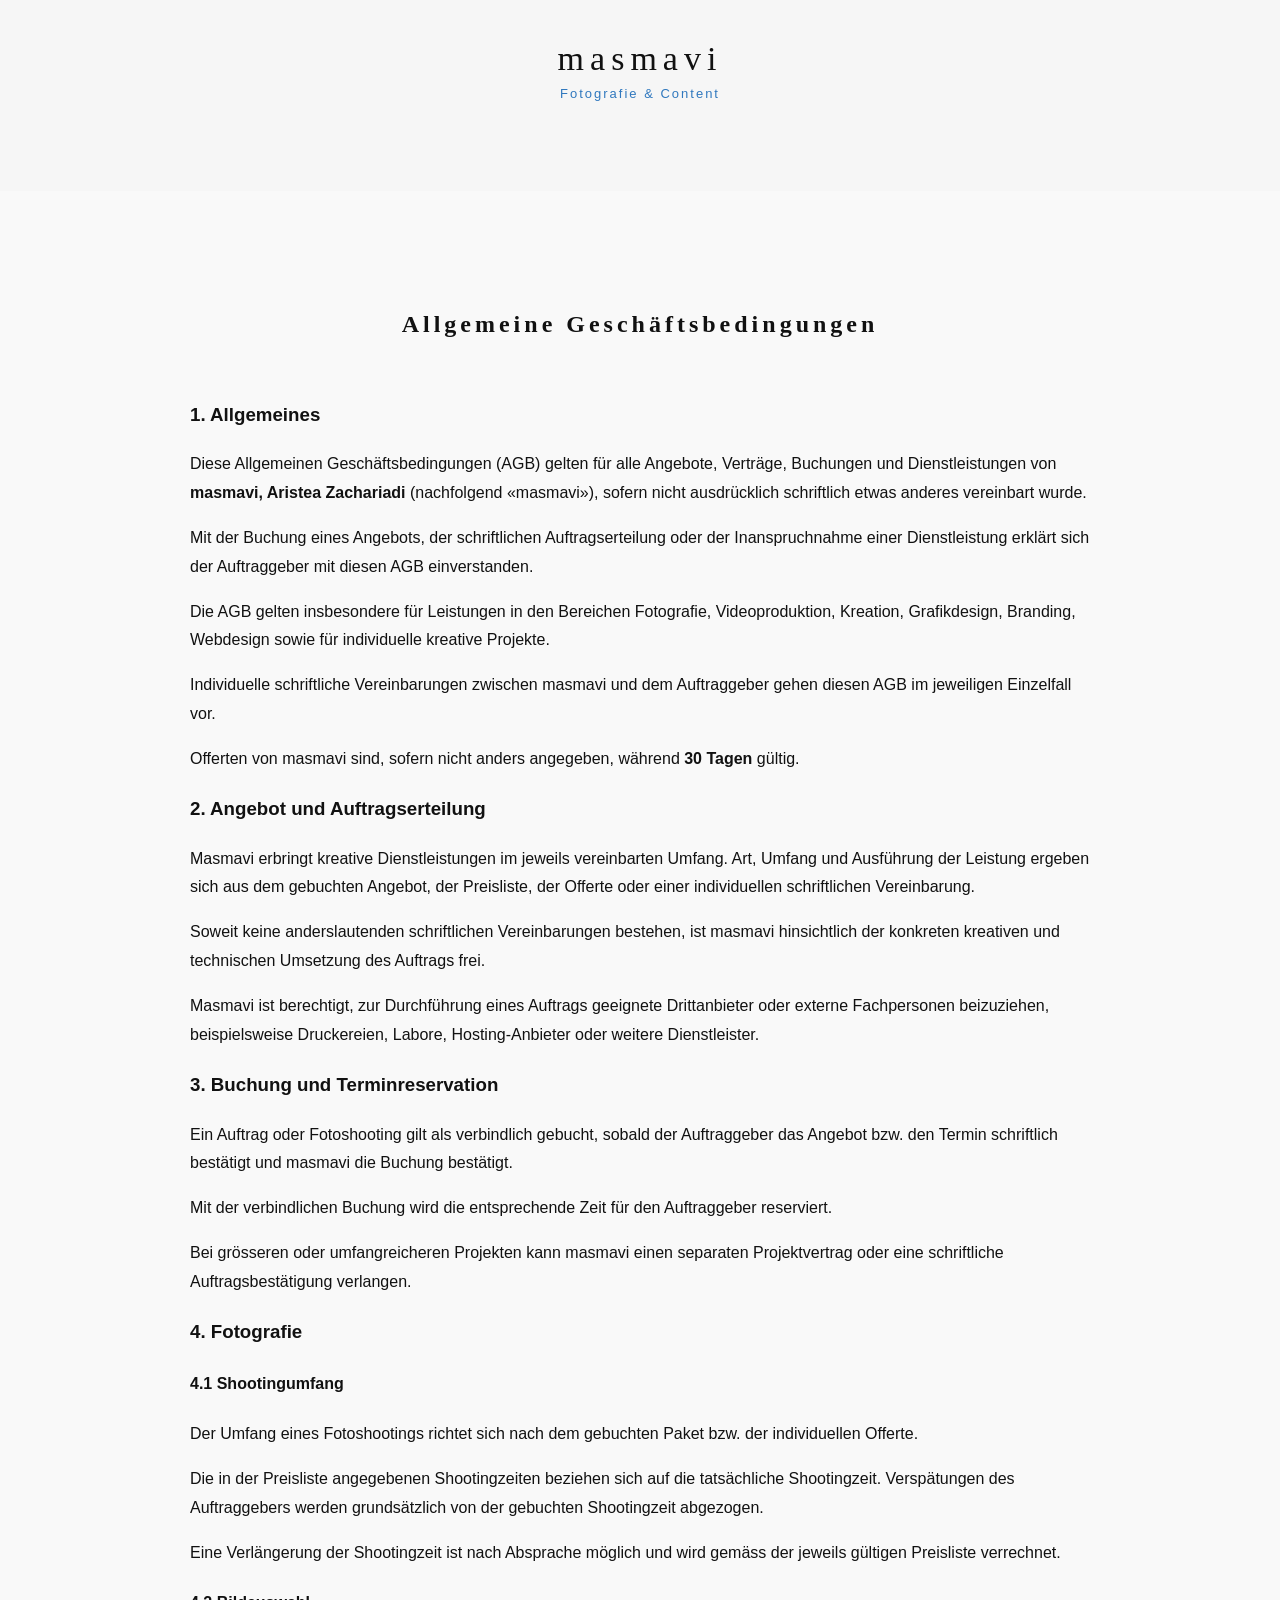
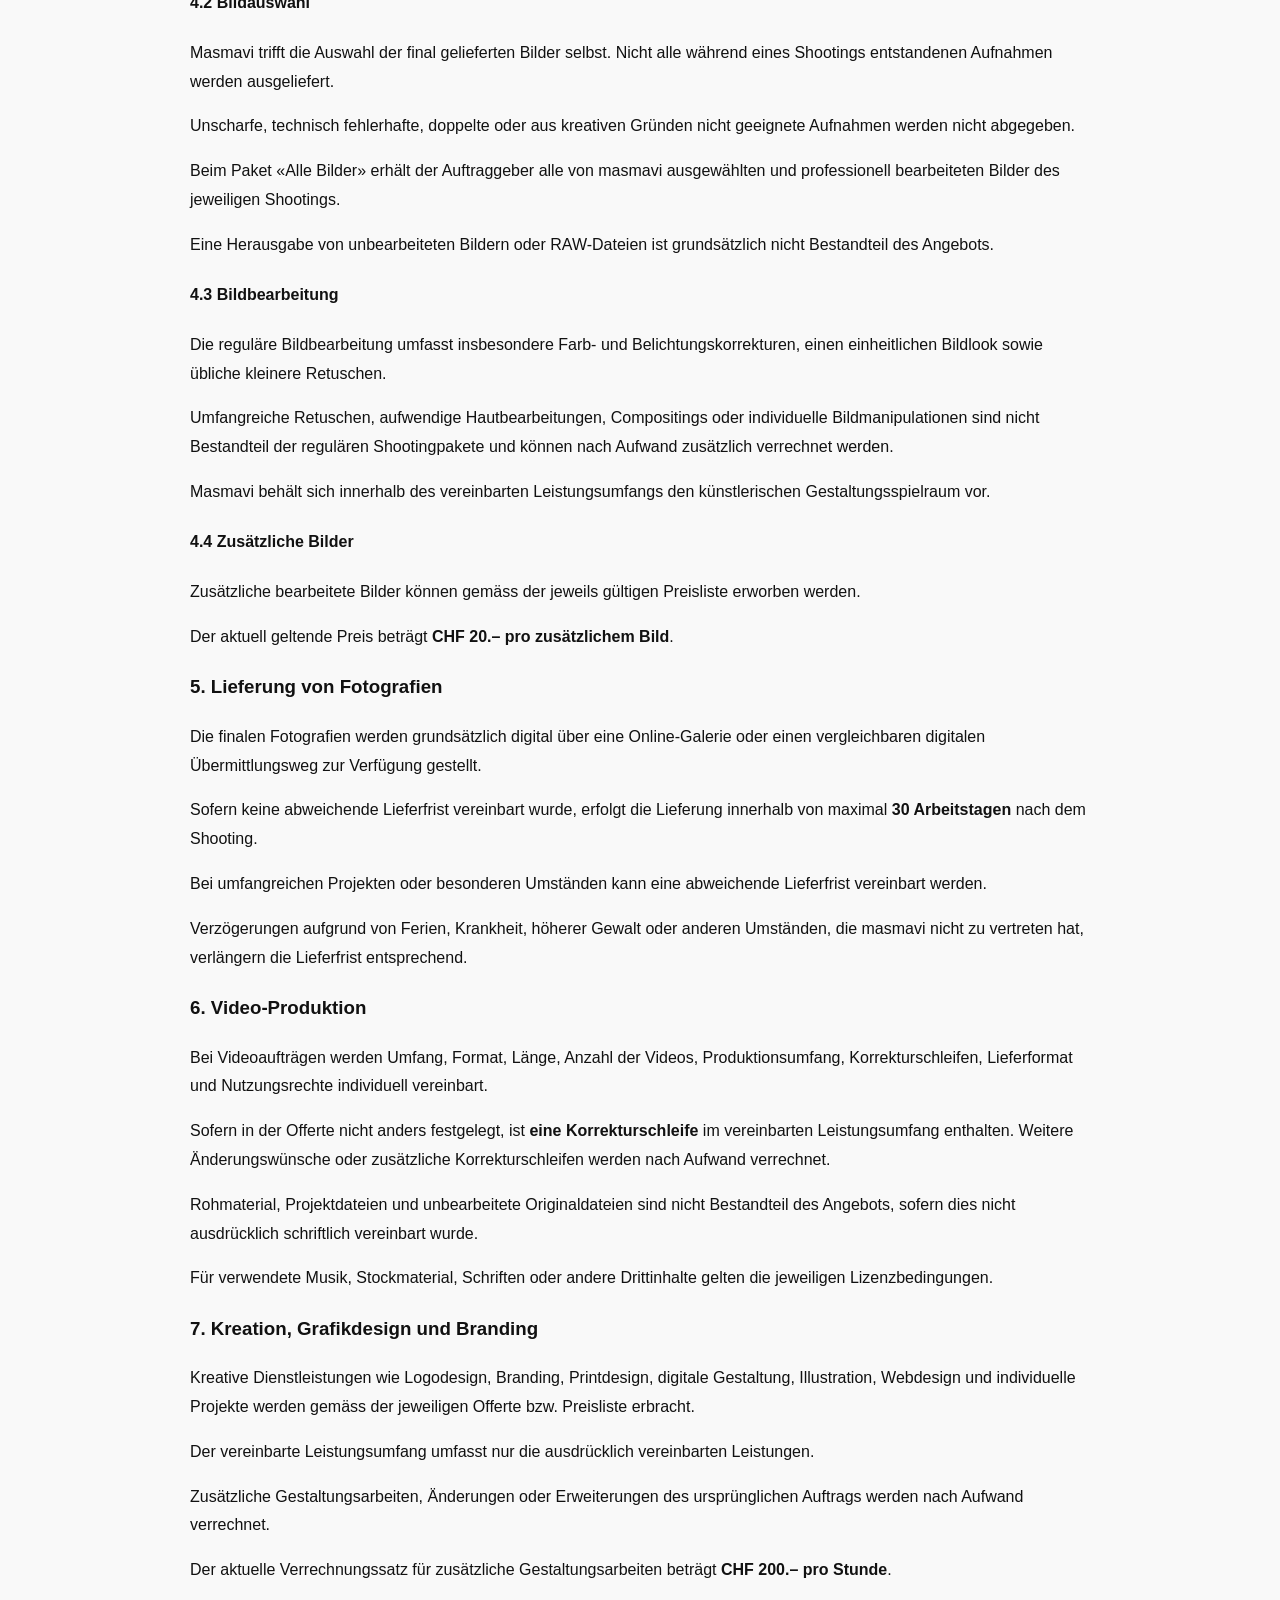
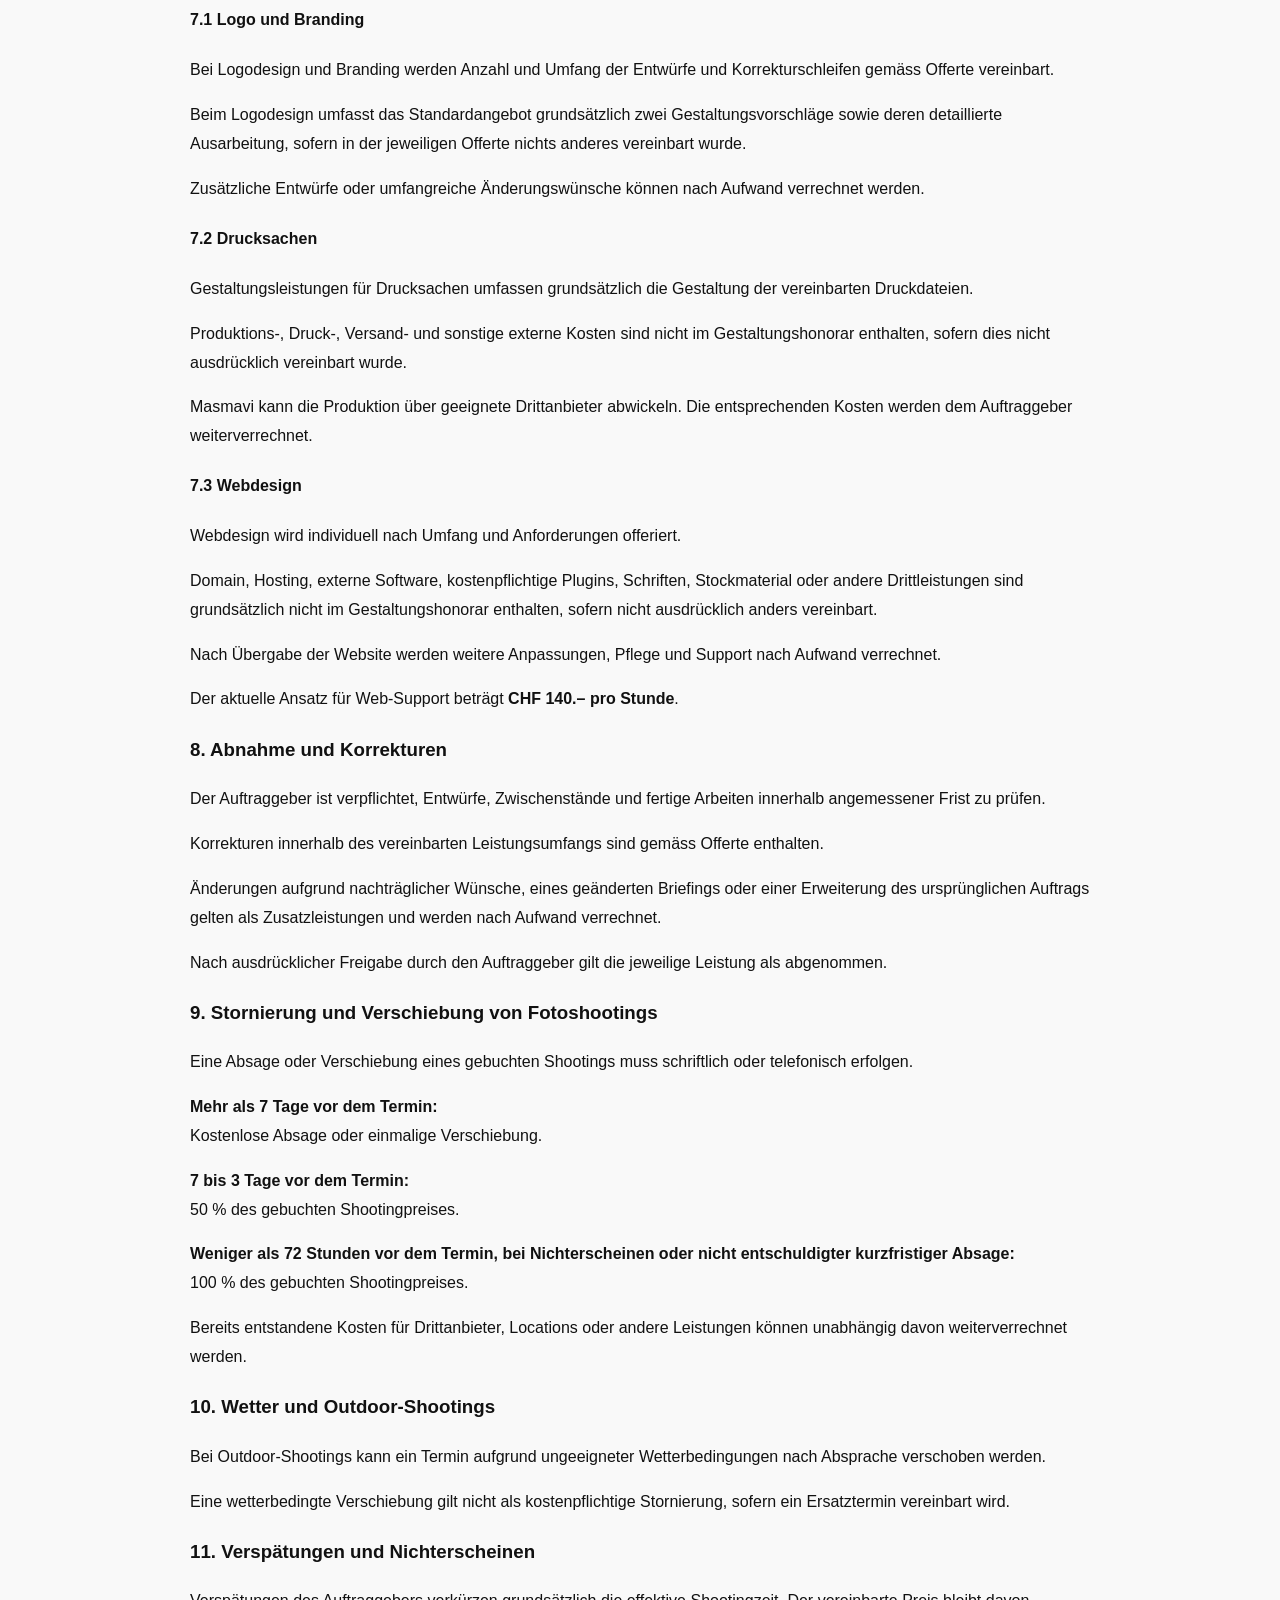
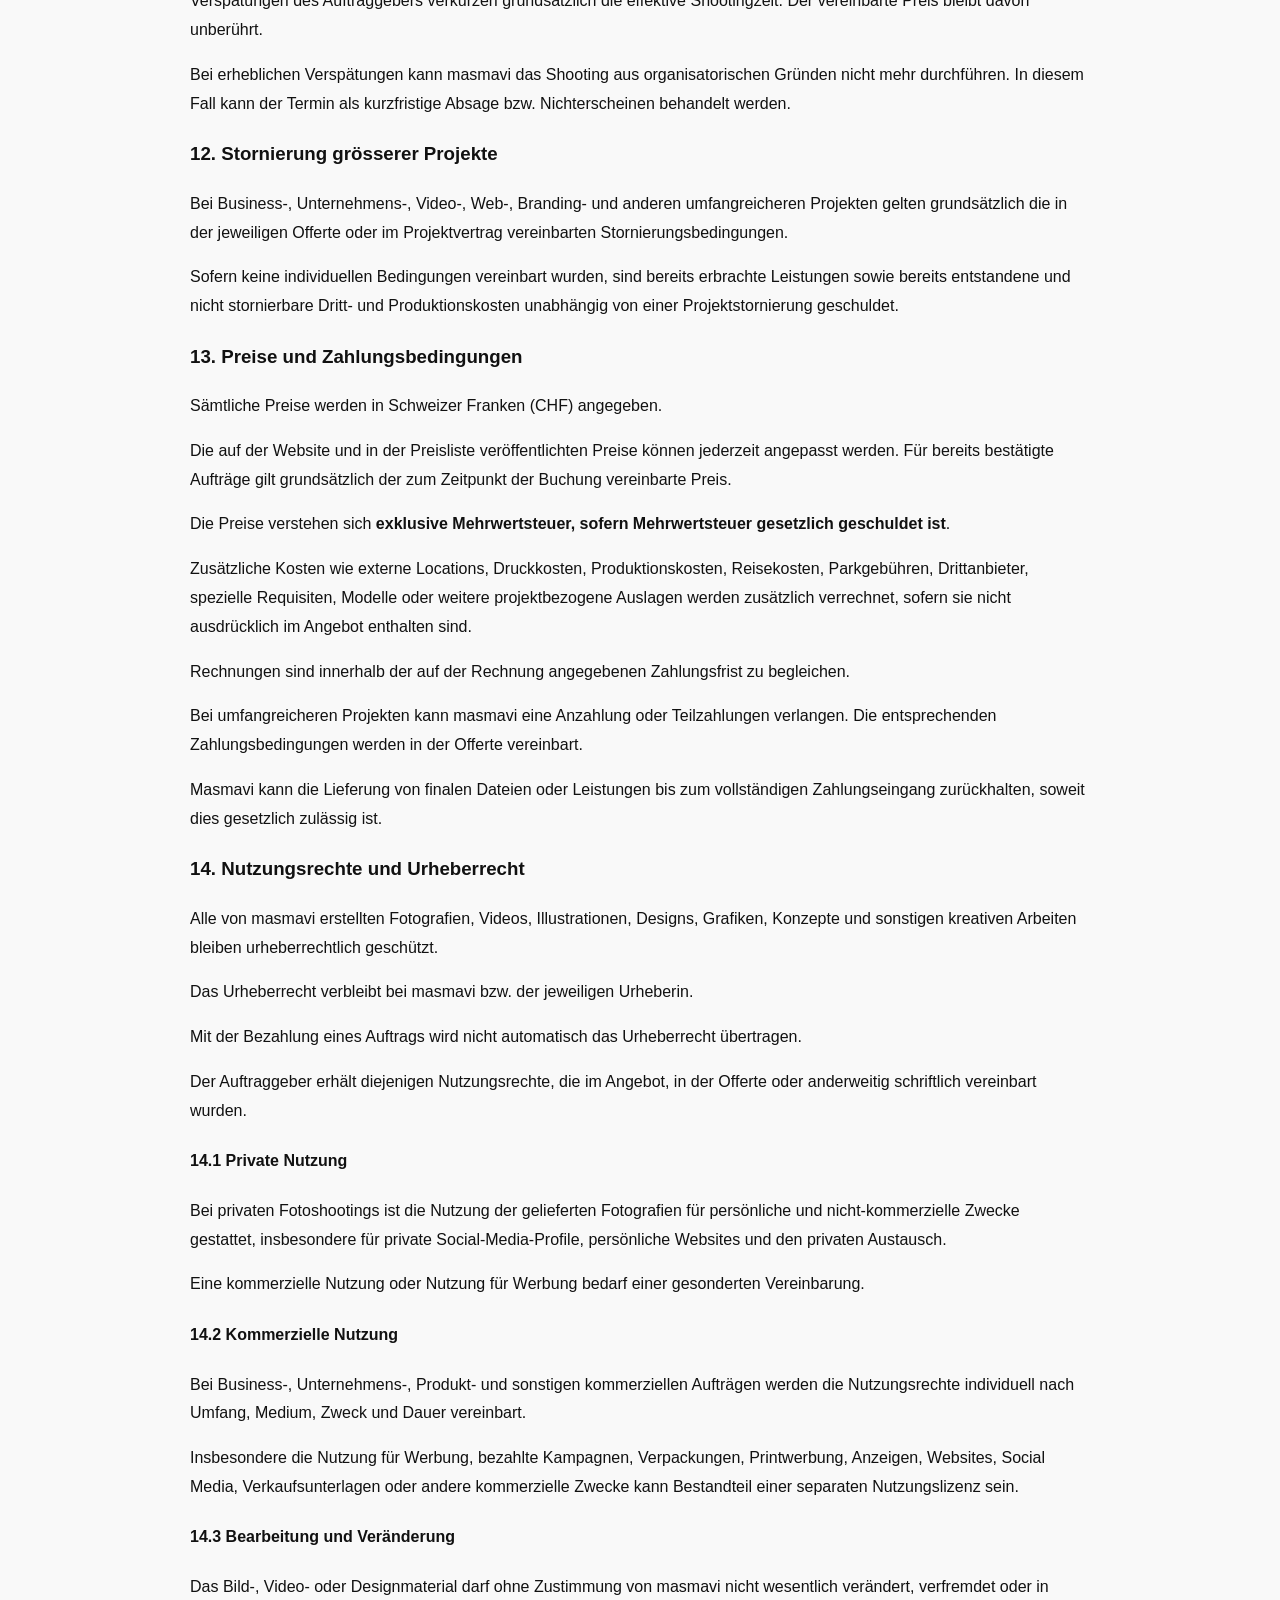
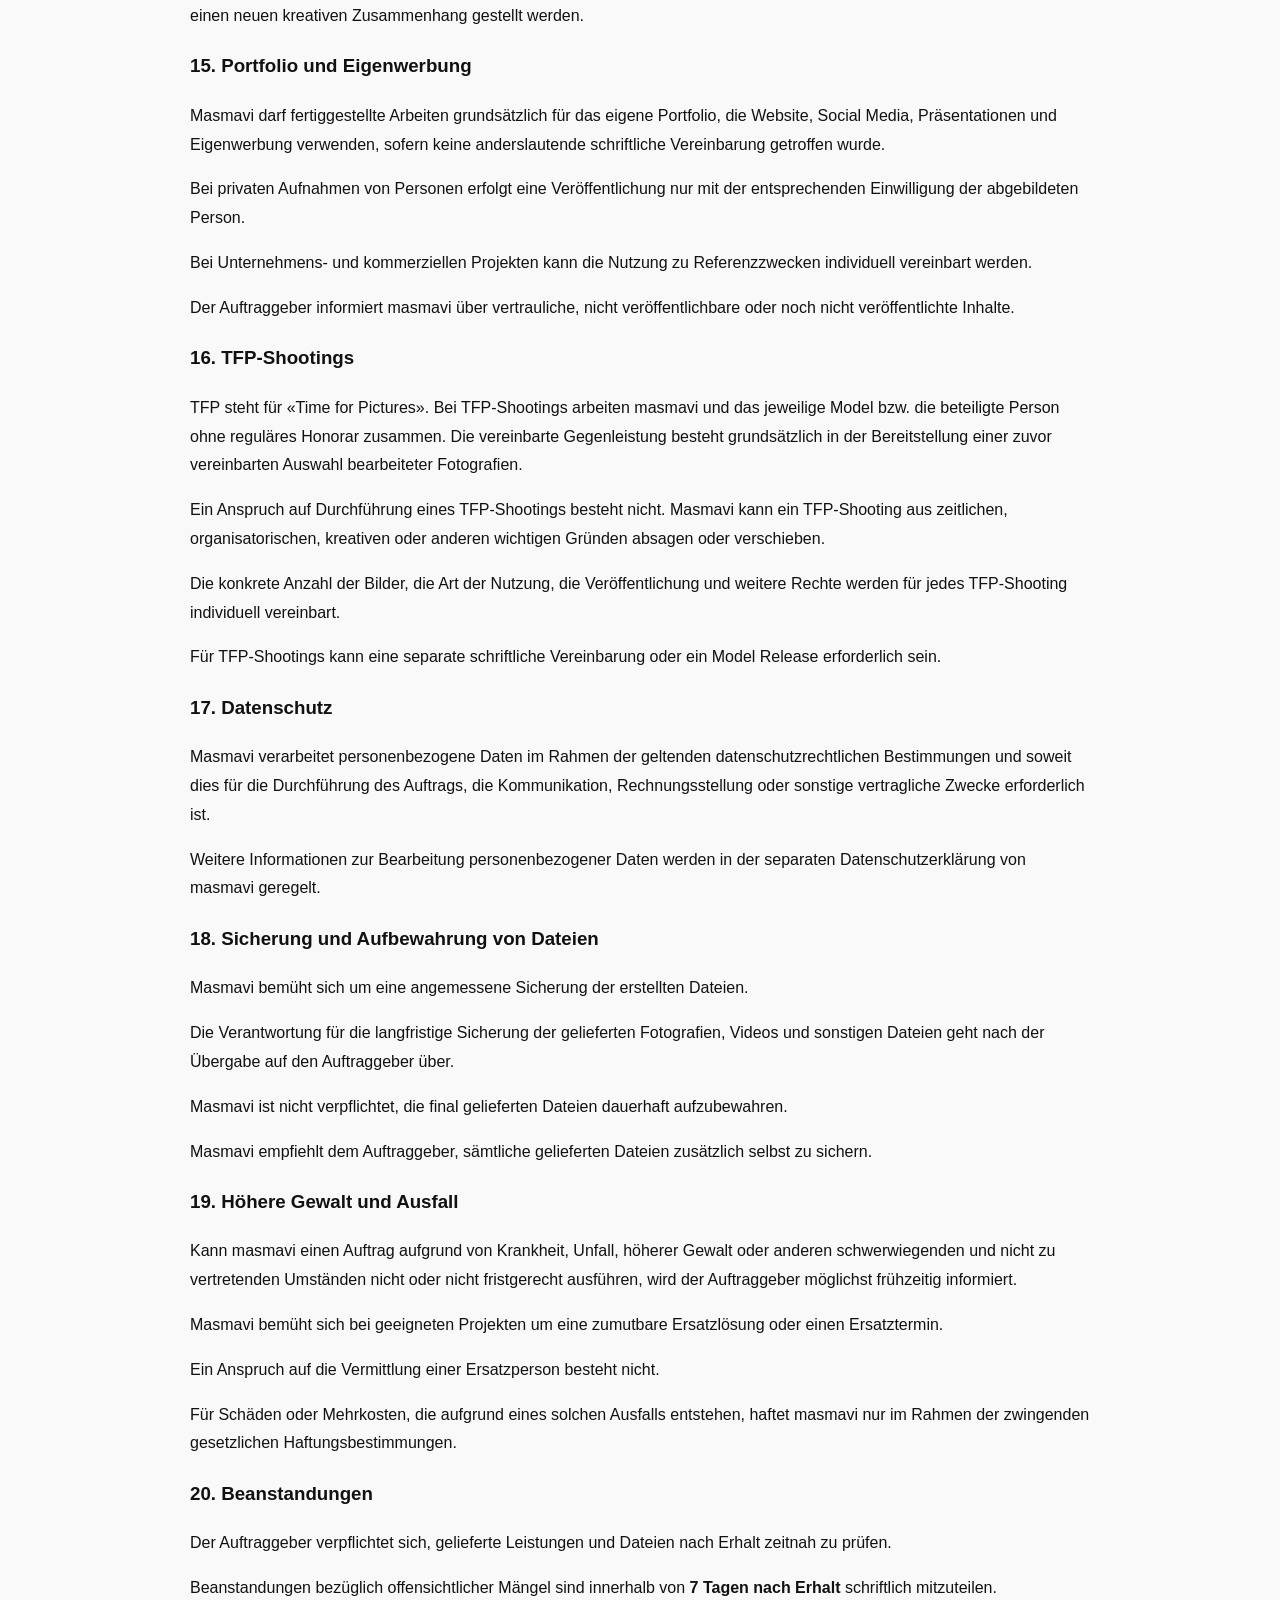
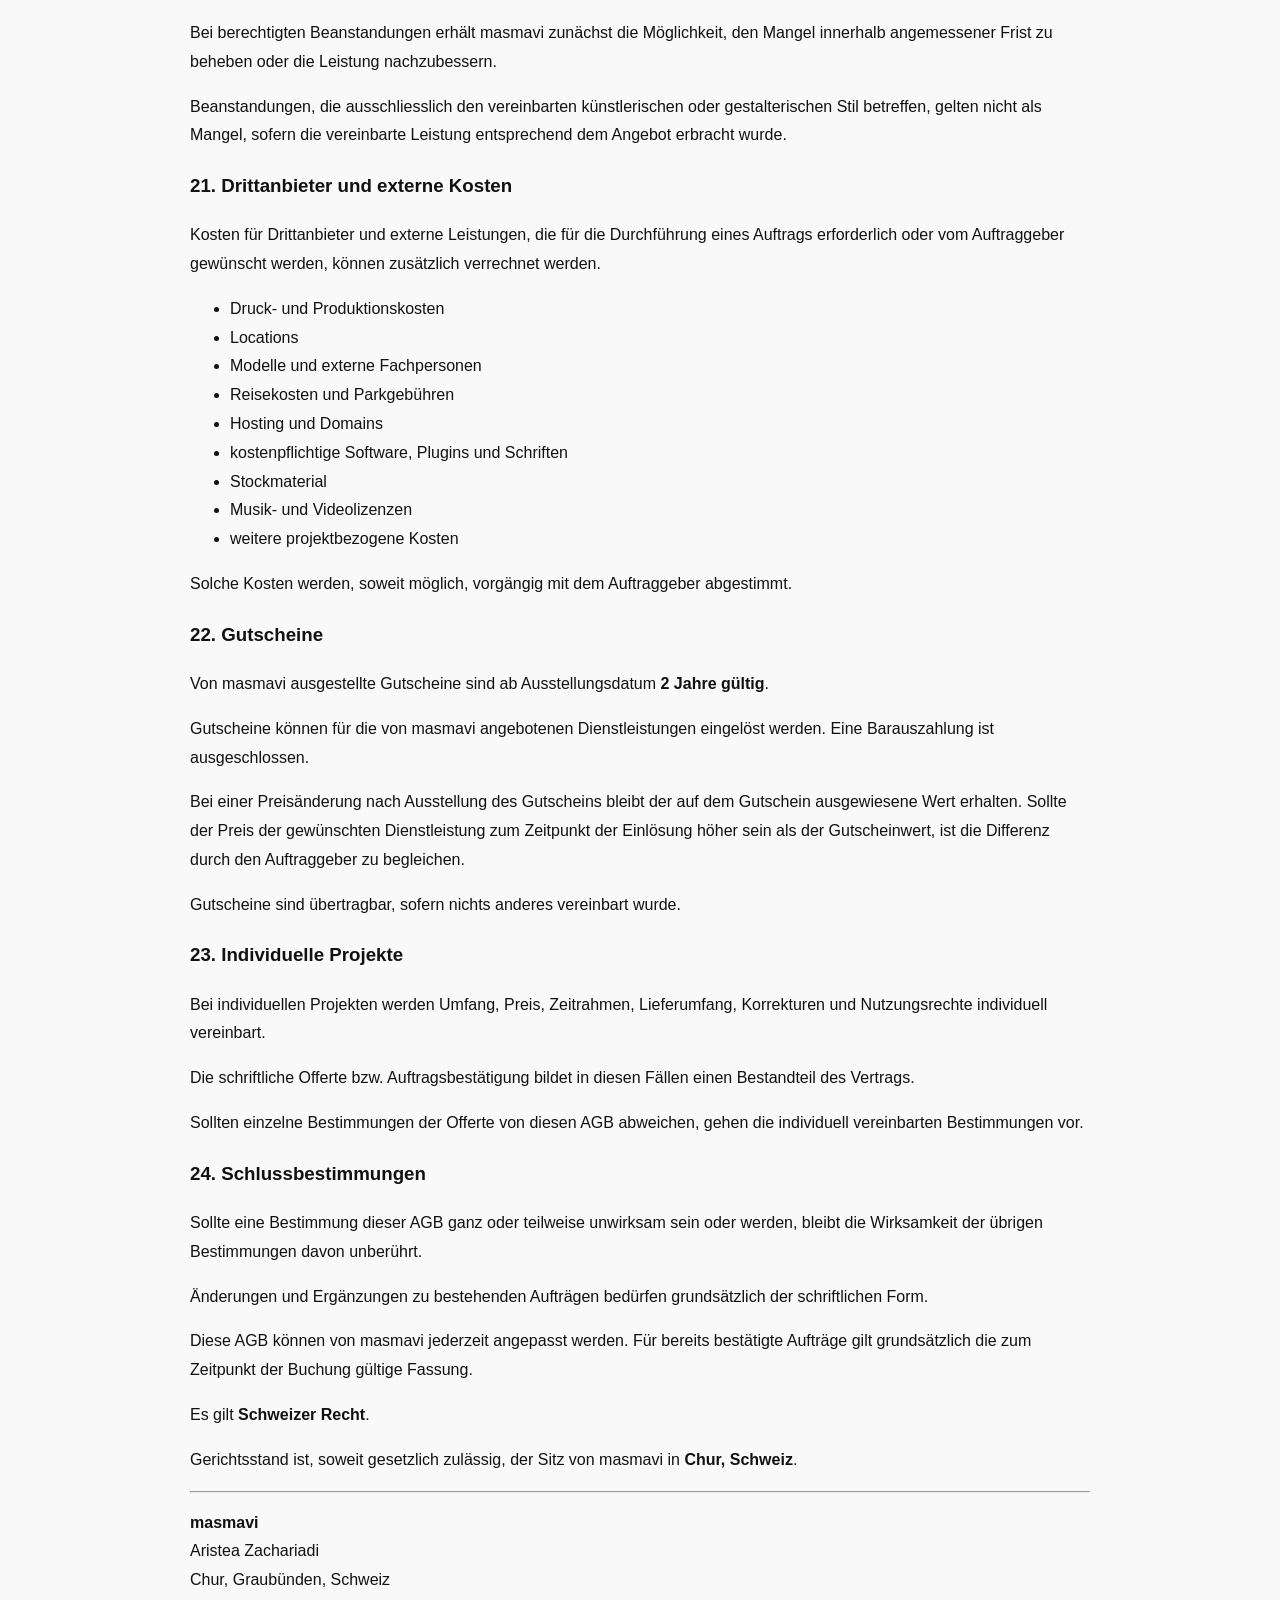
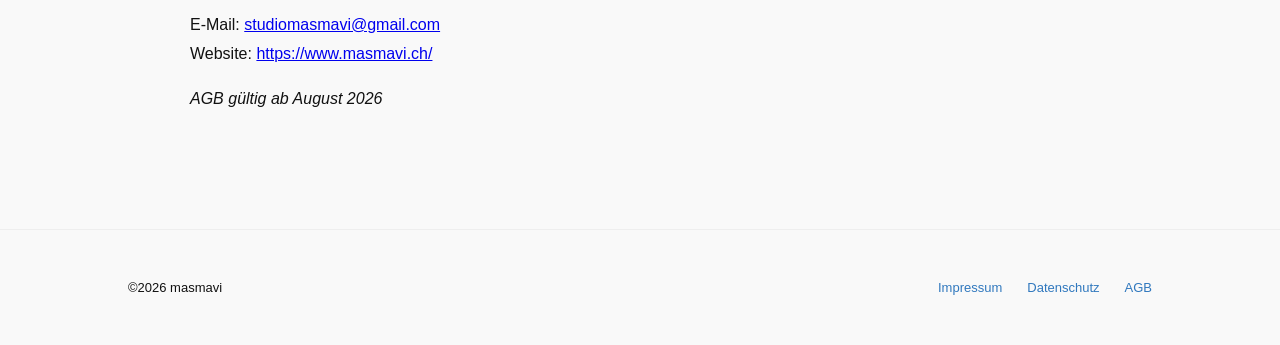
==== AGB.html @ 3a9bb009 "AGB" ====
<!DOCTYPE html>
<html lang="de">
<head>
<meta charset="UTF-8">
<meta name="viewport" content="width=device-width, initial-scale=1.0">
<title>AGB</title>
<link rel="stylesheet" href="style.css">
</head>

<body>

<header class="top-header">
  <div class="brand">
    <div class="logo">masmavi</div>
    <div class="tagline">Fotografie & Content</div>
  </div>
</header>

<section class="section">
  <h2>Allgemeine Geschäftsbedingungen</h2>

  <div style="max-width:900px;margin:auto;text-align:left;line-height:1.8;">

    <h3>1. Allgemeines</h3>
    <p>
      Diese Allgemeinen Geschäftsbedingungen (AGB) gelten für alle Angebote,
      Verträge, Buchungen und Dienstleistungen von <strong>masmavi, Aristea Zachariadi</strong>
      (nachfolgend «masmavi»), sofern nicht ausdrücklich schriftlich etwas anderes
      vereinbart wurde.
    </p>

    <p>
      Mit der Buchung eines Angebots, der schriftlichen Auftragserteilung oder der
      Inanspruchnahme einer Dienstleistung erklärt sich der Auftraggeber mit diesen
      AGB einverstanden.
    </p>

    <p>
      Die AGB gelten insbesondere für Leistungen in den Bereichen Fotografie,
      Videoproduktion, Kreation, Grafikdesign, Branding, Webdesign sowie für
      individuelle kreative Projekte.
    </p>

    <p>
      Individuelle schriftliche Vereinbarungen zwischen masmavi und dem Auftraggeber
      gehen diesen AGB im jeweiligen Einzelfall vor.
    </p>

    <p>
      Offerten von masmavi sind, sofern nicht anders angegeben, während
      <strong>30 Tagen</strong> gültig.
    </p>


    <h3>2. Angebot und Auftragserteilung</h3>
    <p>
      Masmavi erbringt kreative Dienstleistungen im jeweils vereinbarten Umfang.
      Art, Umfang und Ausführung der Leistung ergeben sich aus dem gebuchten Angebot,
      der Preisliste, der Offerte oder einer individuellen schriftlichen Vereinbarung.
    </p>

    <p>
      Soweit keine anderslautenden schriftlichen Vereinbarungen bestehen, ist masmavi
      hinsichtlich der konkreten kreativen und technischen Umsetzung des Auftrags frei.
    </p>

    <p>
      Masmavi ist berechtigt, zur Durchführung eines Auftrags geeignete Drittanbieter
      oder externe Fachpersonen beizuziehen, beispielsweise Druckereien, Labore,
      Hosting-Anbieter oder weitere Dienstleister.
    </p>


    <h3>3. Buchung und Terminreservation</h3>
    <p>
      Ein Auftrag oder Fotoshooting gilt als verbindlich gebucht, sobald der
      Auftraggeber das Angebot bzw. den Termin schriftlich bestätigt und masmavi
      die Buchung bestätigt.
    </p>

    <p>
      Mit der verbindlichen Buchung wird die entsprechende Zeit für den Auftraggeber
      reserviert.
    </p>

    <p>
      Bei grösseren oder umfangreicheren Projekten kann masmavi einen separaten
      Projektvertrag oder eine schriftliche Auftragsbestätigung verlangen.
    </p>


    <h3>4. Fotografie</h3>

    <h4>4.1 Shootingumfang</h4>
    <p>
      Der Umfang eines Fotoshootings richtet sich nach dem gebuchten Paket bzw.
      der individuellen Offerte.
    </p>

    <p>
      Die in der Preisliste angegebenen Shootingzeiten beziehen sich auf die
      tatsächliche Shootingzeit. Verspätungen des Auftraggebers werden grundsätzlich
      von der gebuchten Shootingzeit abgezogen.
    </p>

    <p>
      Eine Verlängerung der Shootingzeit ist nach Absprache möglich und wird gemäss
      der jeweils gültigen Preisliste verrechnet.
    </p>


    <h4>4.2 Bildauswahl</h4>
    <p>
      Masmavi trifft die Auswahl der final gelieferten Bilder selbst. Nicht alle
      während eines Shootings entstandenen Aufnahmen werden ausgeliefert.
    </p>

    <p>
      Unscharfe, technisch fehlerhafte, doppelte oder aus kreativen Gründen nicht
      geeignete Aufnahmen werden nicht abgegeben.
    </p>

    <p>
      Beim Paket «Alle Bilder» erhält der Auftraggeber alle von masmavi ausgewählten
      und professionell bearbeiteten Bilder des jeweiligen Shootings.
    </p>

    <p>
      Eine Herausgabe von unbearbeiteten Bildern oder RAW-Dateien ist grundsätzlich
      nicht Bestandteil des Angebots.
    </p>


    <h4>4.3 Bildbearbeitung</h4>
    <p>
      Die reguläre Bildbearbeitung umfasst insbesondere Farb- und Belichtungskorrekturen,
      einen einheitlichen Bildlook sowie übliche kleinere Retuschen.
    </p>

    <p>
      Umfangreiche Retuschen, aufwendige Hautbearbeitungen, Compositings oder
      individuelle Bildmanipulationen sind nicht Bestandteil der regulären
      Shootingpakete und können nach Aufwand zusätzlich verrechnet werden.
    </p>

    <p>
      Masmavi behält sich innerhalb des vereinbarten Leistungsumfangs den
      künstlerischen Gestaltungsspielraum vor.
    </p>


    <h4>4.4 Zusätzliche Bilder</h4>
    <p>
      Zusätzliche bearbeitete Bilder können gemäss der jeweils gültigen Preisliste
      erworben werden.
    </p>

    <p>
      Der aktuell geltende Preis beträgt <strong>CHF 20.– pro zusätzlichem Bild</strong>.
    </p>


    <h3>5. Lieferung von Fotografien</h3>
    <p>
      Die finalen Fotografien werden grundsätzlich digital über eine Online-Galerie
      oder einen vergleichbaren digitalen Übermittlungsweg zur Verfügung gestellt.
    </p>

    <p>
      Sofern keine abweichende Lieferfrist vereinbart wurde, erfolgt die Lieferung
      innerhalb von maximal <strong>30 Arbeitstagen</strong> nach dem Shooting.
    </p>

    <p>
      Bei umfangreichen Projekten oder besonderen Umständen kann eine abweichende
      Lieferfrist vereinbart werden.
    </p>

    <p>
      Verzögerungen aufgrund von Ferien, Krankheit, höherer Gewalt oder anderen
      Umständen, die masmavi nicht zu vertreten hat, verlängern die Lieferfrist
      entsprechend.
    </p>


    <h3>6. Video-Produktion</h3>
    <p>
      Bei Videoaufträgen werden Umfang, Format, Länge, Anzahl der Videos,
      Produktionsumfang, Korrekturschleifen, Lieferformat und Nutzungsrechte
      individuell vereinbart.
    </p>

    <p>
      Sofern in der Offerte nicht anders festgelegt, ist
      <strong>eine Korrekturschleife</strong> im vereinbarten Leistungsumfang enthalten.
      Weitere Änderungswünsche oder zusätzliche Korrekturschleifen werden nach
      Aufwand verrechnet.
    </p>

    <p>
      Rohmaterial, Projektdateien und unbearbeitete Originaldateien sind nicht
      Bestandteil des Angebots, sofern dies nicht ausdrücklich schriftlich
      vereinbart wurde.
    </p>

    <p>
      Für verwendete Musik, Stockmaterial, Schriften oder andere Drittinhalte gelten
      die jeweiligen Lizenzbedingungen.
    </p>


    <h3>7. Kreation, Grafikdesign und Branding</h3>
    <p>
      Kreative Dienstleistungen wie Logodesign, Branding, Printdesign, digitale
      Gestaltung, Illustration, Webdesign und individuelle Projekte werden gemäss
      der jeweiligen Offerte bzw. Preisliste erbracht.
    </p>

    <p>
      Der vereinbarte Leistungsumfang umfasst nur die ausdrücklich vereinbarten
      Leistungen.
    </p>

    <p>
      Zusätzliche Gestaltungsarbeiten, Änderungen oder Erweiterungen des ursprünglichen
      Auftrags werden nach Aufwand verrechnet.
    </p>

    <p>
      Der aktuelle Verrechnungssatz für zusätzliche Gestaltungsarbeiten beträgt
      <strong>CHF 200.– pro Stunde</strong>.
    </p>


    <h4>7.1 Logo und Branding</h4>
    <p>
      Bei Logodesign und Branding werden Anzahl und Umfang der Entwürfe und
      Korrekturschleifen gemäss Offerte vereinbart.
    </p>

    <p>
      Beim Logodesign umfasst das Standardangebot grundsätzlich zwei
      Gestaltungsvorschläge sowie deren detaillierte Ausarbeitung, sofern in der
      jeweiligen Offerte nichts anderes vereinbart wurde.
    </p>

    <p>
      Zusätzliche Entwürfe oder umfangreiche Änderungswünsche können nach Aufwand
      verrechnet werden.
    </p>


    <h4>7.2 Drucksachen</h4>
    <p>
      Gestaltungsleistungen für Drucksachen umfassen grundsätzlich die Gestaltung
      der vereinbarten Druckdateien.
    </p>

    <p>
      Produktions-, Druck-, Versand- und sonstige externe Kosten sind nicht im
      Gestaltungshonorar enthalten, sofern dies nicht ausdrücklich vereinbart wurde.
    </p>

    <p>
      Masmavi kann die Produktion über geeignete Drittanbieter abwickeln. Die
      entsprechenden Kosten werden dem Auftraggeber weiterverrechnet.
    </p>


    <h4>7.3 Webdesign</h4>
    <p>
      Webdesign wird individuell nach Umfang und Anforderungen offeriert.
    </p>

    <p>
      Domain, Hosting, externe Software, kostenpflichtige Plugins, Schriften,
      Stockmaterial oder andere Drittleistungen sind grundsätzlich nicht im
      Gestaltungshonorar enthalten, sofern nicht ausdrücklich anders vereinbart.
    </p>

    <p>
      Nach Übergabe der Website werden weitere Anpassungen, Pflege und Support
      nach Aufwand verrechnet.
    </p>

    <p>
      Der aktuelle Ansatz für Web-Support beträgt
      <strong>CHF 140.– pro Stunde</strong>.
    </p>


    <h3>8. Abnahme und Korrekturen</h3>
    <p>
      Der Auftraggeber ist verpflichtet, Entwürfe, Zwischenstände und fertige
      Arbeiten innerhalb angemessener Frist zu prüfen.
    </p>

    <p>
      Korrekturen innerhalb des vereinbarten Leistungsumfangs sind gemäss Offerte
      enthalten.
    </p>

    <p>
      Änderungen aufgrund nachträglicher Wünsche, eines geänderten Briefings oder
      einer Erweiterung des ursprünglichen Auftrags gelten als Zusatzleistungen
      und werden nach Aufwand verrechnet.
    </p>

    <p>
      Nach ausdrücklicher Freigabe durch den Auftraggeber gilt die jeweilige
      Leistung als abgenommen.
    </p>


    <h3>9. Stornierung und Verschiebung von Fotoshootings</h3>
    <p>
      Eine Absage oder Verschiebung eines gebuchten Shootings muss schriftlich
      oder telefonisch erfolgen.
    </p>

    <p>
      <strong>Mehr als 7 Tage vor dem Termin:</strong><br>
      Kostenlose Absage oder einmalige Verschiebung.
    </p>

    <p>
      <strong>7 bis 3 Tage vor dem Termin:</strong><br>
      50 % des gebuchten Shootingpreises.
    </p>

    <p>
      <strong>Weniger als 72 Stunden vor dem Termin, bei Nichterscheinen oder
      nicht entschuldigter kurzfristiger Absage:</strong><br>
      100 % des gebuchten Shootingpreises.
    </p>

    <p>
      Bereits entstandene Kosten für Drittanbieter, Locations oder andere
      Leistungen können unabhängig davon weiterverrechnet werden.
    </p>


    <h3>10. Wetter und Outdoor-Shootings</h3>
    <p>
      Bei Outdoor-Shootings kann ein Termin aufgrund ungeeigneter Wetterbedingungen
      nach Absprache verschoben werden.
    </p>

    <p>
      Eine wetterbedingte Verschiebung gilt nicht als kostenpflichtige Stornierung,
      sofern ein Ersatztermin vereinbart wird.
    </p>


    <h3>11. Verspätungen und Nichterscheinen</h3>
    <p>
      Verspätungen des Auftraggebers verkürzen grundsätzlich die effektive
      Shootingzeit. Der vereinbarte Preis bleibt davon unberührt.
    </p>

    <p>
      Bei erheblichen Verspätungen kann masmavi das Shooting aus organisatorischen
      Gründen nicht mehr durchführen. In diesem Fall kann der Termin als
      kurzfristige Absage bzw. Nichterscheinen behandelt werden.
    </p>


    <h3>12. Stornierung grösserer Projekte</h3>
    <p>
      Bei Business-, Unternehmens-, Video-, Web-, Branding- und anderen
      umfangreicheren Projekten gelten grundsätzlich die in der jeweiligen
      Offerte oder im Projektvertrag vereinbarten Stornierungsbedingungen.
    </p>

    <p>
      Sofern keine individuellen Bedingungen vereinbart wurden, sind bereits
      erbrachte Leistungen sowie bereits entstandene und nicht stornierbare
      Dritt- und Produktionskosten unabhängig von einer Projektstornierung geschuldet.
    </p>


    <h3>13. Preise und Zahlungsbedingungen</h3>
    <p>
      Sämtliche Preise werden in Schweizer Franken (CHF) angegeben.
    </p>

    <p>
      Die auf der Website und in der Preisliste veröffentlichten Preise können
      jederzeit angepasst werden. Für bereits bestätigte Aufträge gilt grundsätzlich
      der zum Zeitpunkt der Buchung vereinbarte Preis.
    </p>

    <p>
      Die Preise verstehen sich <strong>exklusive Mehrwertsteuer, sofern
      Mehrwertsteuer gesetzlich geschuldet ist</strong>.
    </p>

    <p>
      Zusätzliche Kosten wie externe Locations, Druckkosten, Produktionskosten,
      Reisekosten, Parkgebühren, Drittanbieter, spezielle Requisiten, Modelle
      oder weitere projektbezogene Auslagen werden zusätzlich verrechnet, sofern
      sie nicht ausdrücklich im Angebot enthalten sind.
    </p>

    <p>
      Rechnungen sind innerhalb der auf der Rechnung angegebenen Zahlungsfrist
      zu begleichen.
    </p>

    <p>
      Bei umfangreicheren Projekten kann masmavi eine Anzahlung oder Teilzahlungen
      verlangen. Die entsprechenden Zahlungsbedingungen werden in der Offerte
      vereinbart.
    </p>

    <p>
      Masmavi kann die Lieferung von finalen Dateien oder Leistungen bis zum
      vollständigen Zahlungseingang zurückhalten, soweit dies gesetzlich zulässig ist.
    </p>


    <h3>14. Nutzungsrechte und Urheberrecht</h3>
    <p>
      Alle von masmavi erstellten Fotografien, Videos, Illustrationen, Designs,
      Grafiken, Konzepte und sonstigen kreativen Arbeiten bleiben urheberrechtlich
      geschützt.
    </p>

    <p>
      Das Urheberrecht verbleibt bei masmavi bzw. der jeweiligen Urheberin.
    </p>

    <p>
      Mit der Bezahlung eines Auftrags wird nicht automatisch das Urheberrecht
      übertragen.
    </p>

    <p>
      Der Auftraggeber erhält diejenigen Nutzungsrechte, die im Angebot, in der
      Offerte oder anderweitig schriftlich vereinbart wurden.
    </p>


    <h4>14.1 Private Nutzung</h4>
    <p>
      Bei privaten Fotoshootings ist die Nutzung der gelieferten Fotografien für
      persönliche und nicht-kommerzielle Zwecke gestattet, insbesondere für private
      Social-Media-Profile, persönliche Websites und den privaten Austausch.
    </p>

    <p>
      Eine kommerzielle Nutzung oder Nutzung für Werbung bedarf einer gesonderten
      Vereinbarung.
    </p>


    <h4>14.2 Kommerzielle Nutzung</h4>
    <p>
      Bei Business-, Unternehmens-, Produkt- und sonstigen kommerziellen Aufträgen
      werden die Nutzungsrechte individuell nach Umfang, Medium, Zweck und Dauer
      vereinbart.
    </p>

    <p>
      Insbesondere die Nutzung für Werbung, bezahlte Kampagnen, Verpackungen,
      Printwerbung, Anzeigen, Websites, Social Media, Verkaufsunterlagen oder
      andere kommerzielle Zwecke kann Bestandteil einer separaten Nutzungslizenz sein.
    </p>


    <h4>14.3 Bearbeitung und Veränderung</h4>
    <p>
      Das Bild-, Video- oder Designmaterial darf ohne Zustimmung von masmavi nicht
      wesentlich verändert, verfremdet oder in einen neuen kreativen Zusammenhang
      gestellt werden.
    </p>


    <h3>15. Portfolio und Eigenwerbung</h3>
    <p>
      Masmavi darf fertiggestellte Arbeiten grundsätzlich für das eigene Portfolio,
      die Website, Social Media, Präsentationen und Eigenwerbung verwenden, sofern
      keine anderslautende schriftliche Vereinbarung getroffen wurde.
    </p>

    <p>
      Bei privaten Aufnahmen von Personen erfolgt eine Veröffentlichung nur mit
      der entsprechenden Einwilligung der abgebildeten Person.
    </p>

    <p>
      Bei Unternehmens- und kommerziellen Projekten kann die Nutzung zu
      Referenzzwecken individuell vereinbart werden.
    </p>

    <p>
      Der Auftraggeber informiert masmavi über vertrauliche, nicht veröffentlichbare
      oder noch nicht veröffentlichte Inhalte.
    </p>


    <h3>16. TFP-Shootings</h3>
    <p>
      TFP steht für «Time for Pictures». Bei TFP-Shootings arbeiten masmavi und
      das jeweilige Model bzw. die beteiligte Person ohne reguläres Honorar
      zusammen. Die vereinbarte Gegenleistung besteht grundsätzlich in der
      Bereitstellung einer zuvor vereinbarten Auswahl bearbeiteter Fotografien.
    </p>

    <p>
      Ein Anspruch auf Durchführung eines TFP-Shootings besteht nicht. Masmavi
      kann ein TFP-Shooting aus zeitlichen, organisatorischen, kreativen oder
      anderen wichtigen Gründen absagen oder verschieben.
    </p>

    <p>
      Die konkrete Anzahl der Bilder, die Art der Nutzung, die Veröffentlichung
      und weitere Rechte werden für jedes TFP-Shooting individuell vereinbart.
    </p>

    <p>
      Für TFP-Shootings kann eine separate schriftliche Vereinbarung oder ein
      Model Release erforderlich sein.
    </p>


    <h3>17. Datenschutz</h3>
    <p>
      Masmavi verarbeitet personenbezogene Daten im Rahmen der geltenden
      datenschutzrechtlichen Bestimmungen und soweit dies für die Durchführung
      des Auftrags, die Kommunikation, Rechnungsstellung oder sonstige vertragliche
      Zwecke erforderlich ist.
    </p>

    <p>
      Weitere Informationen zur Bearbeitung personenbezogener Daten werden in der
      separaten Datenschutzerklärung von masmavi geregelt.
    </p>


    <h3>18. Sicherung und Aufbewahrung von Dateien</h3>
    <p>
      Masmavi bemüht sich um eine angemessene Sicherung der erstellten Dateien.
    </p>

    <p>
      Die Verantwortung für die langfristige Sicherung der gelieferten Fotografien,
      Videos und sonstigen Dateien geht nach der Übergabe auf den Auftraggeber über.
    </p>

    <p>
      Masmavi ist nicht verpflichtet, die final gelieferten Dateien dauerhaft
      aufzubewahren.
    </p>

    <p>
      Masmavi empfiehlt dem Auftraggeber, sämtliche gelieferten Dateien zusätzlich
      selbst zu sichern.
    </p>


    <h3>19. Höhere Gewalt und Ausfall</h3>
    <p>
      Kann masmavi einen Auftrag aufgrund von Krankheit, Unfall, höherer Gewalt
      oder anderen schwerwiegenden und nicht zu vertretenden Umständen nicht
      oder nicht fristgerecht ausführen, wird der Auftraggeber möglichst frühzeitig
      informiert.
    </p>

    <p>
      Masmavi bemüht sich bei geeigneten Projekten um eine zumutbare Ersatzlösung
      oder einen Ersatztermin.
    </p>

    <p>
      Ein Anspruch auf die Vermittlung einer Ersatzperson besteht nicht.
    </p>

    <p>
      Für Schäden oder Mehrkosten, die aufgrund eines solchen Ausfalls entstehen,
      haftet masmavi nur im Rahmen der zwingenden gesetzlichen Haftungsbestimmungen.
    </p>


    <h3>20. Beanstandungen</h3>
    <p>
      Der Auftraggeber verpflichtet sich, gelieferte Leistungen und Dateien nach
      Erhalt zeitnah zu prüfen.
    </p>

    <p>
      Beanstandungen bezüglich offensichtlicher Mängel sind innerhalb von
      <strong>7 Tagen nach Erhalt</strong> schriftlich mitzuteilen.
    </p>

    <p>
      Bei berechtigten Beanstandungen erhält masmavi zunächst die Möglichkeit,
      den Mangel innerhalb angemessener Frist zu beheben oder die Leistung
      nachzubessern.
    </p>

    <p>
      Beanstandungen, die ausschliesslich den vereinbarten künstlerischen oder
      gestalterischen Stil betreffen, gelten nicht als Mangel, sofern die vereinbarte
      Leistung entsprechend dem Angebot erbracht wurde.
    </p>


    <h3>21. Drittanbieter und externe Kosten</h3>
    <p>
      Kosten für Drittanbieter und externe Leistungen, die für die Durchführung
      eines Auftrags erforderlich oder vom Auftraggeber gewünscht werden, können
      zusätzlich verrechnet werden.
    </p>

    <ul>
      <li>Druck- und Produktionskosten</li>
      <li>Locations</li>
      <li>Modelle und externe Fachpersonen</li>
      <li>Reisekosten und Parkgebühren</li>
      <li>Hosting und Domains</li>
      <li>kostenpflichtige Software, Plugins und Schriften</li>
      <li>Stockmaterial</li>
      <li>Musik- und Videolizenzen</li>
      <li>weitere projektbezogene Kosten</li>
    </ul>

    <p>
      Solche Kosten werden, soweit möglich, vorgängig mit dem Auftraggeber abgestimmt.
    </p>


    <h3>22. Gutscheine</h3>
    <p>
      Von masmavi ausgestellte Gutscheine sind ab Ausstellungsdatum
      <strong>2 Jahre gültig</strong>.
    </p>

    <p>
      Gutscheine können für die von masmavi angebotenen Dienstleistungen eingelöst
      werden. Eine Barauszahlung ist ausgeschlossen.
    </p>

    <p>
      Bei einer Preisänderung nach Ausstellung des Gutscheins bleibt der auf dem
      Gutschein ausgewiesene Wert erhalten. Sollte der Preis der gewünschten
      Dienstleistung zum Zeitpunkt der Einlösung höher sein als der Gutscheinwert,
      ist die Differenz durch den Auftraggeber zu begleichen.
    </p>

    <p>
      Gutscheine sind übertragbar, sofern nichts anderes vereinbart wurde.
    </p>


    <h3>23. Individuelle Projekte</h3>
    <p>
      Bei individuellen Projekten werden Umfang, Preis, Zeitrahmen, Lieferumfang,
      Korrekturen und Nutzungsrechte individuell vereinbart.
    </p>

    <p>
      Die schriftliche Offerte bzw. Auftragsbestätigung bildet in diesen Fällen
      einen Bestandteil des Vertrags.
    </p>

    <p>
      Sollten einzelne Bestimmungen der Offerte von diesen AGB abweichen, gehen
      die individuell vereinbarten Bestimmungen vor.
    </p>


    <h3>24. Schlussbestimmungen</h3>
    <p>
      Sollte eine Bestimmung dieser AGB ganz oder teilweise unwirksam sein oder
      werden, bleibt die Wirksamkeit der übrigen Bestimmungen davon unberührt.
    </p>

    <p>
      Änderungen und Ergänzungen zu bestehenden Aufträgen bedürfen grundsätzlich
      der schriftlichen Form.
    </p>

    <p>
      Diese AGB können von masmavi jederzeit angepasst werden. Für bereits
      bestätigte Aufträge gilt grundsätzlich die zum Zeitpunkt der Buchung
      gültige Fassung.
    </p>

    <p>
      Es gilt <strong>Schweizer Recht</strong>.
    </p>

    <p>
      Gerichtsstand ist, soweit gesetzlich zulässig, der Sitz von masmavi in
      <strong>Chur, Schweiz</strong>.
    </p>


    <hr>

    <p>
      <strong>masmavi</strong><br>
      Aristea Zachariadi<br>
      Chur, Graubünden, Schweiz
    </p>

    <p>
      E-Mail:
      <a href="mailto:studiomasmavi@gmail.com">studiomasmavi@gmail.com</a><br>
      Website:
      <a href="https://www.masmavi.ch/" target="_blank">https://www.masmavi.ch/</a>
    </p>

    <p><em>AGB gültig ab August 2026</em></p>

  </div>
</section>

<footer class="footer">
  <div class="footer-inner">
    <span>©2026 masmavi</span>
    <div class="footer-links">
      <a href="impressum.html">Impressum</a>
      <a href="datenschutz.html">Datenschutz</a>
      <a href="agb.html">AGB</a>
    </div>
  </div>
</footer>

</body>
</html>
---- style.css ----
:root{
  --masmavi:#3078BE;
}

body{
  margin:0;
  background:#f9f9f9;  /* Farbe der Balken */
  font-family:'Pretendard', sans-serif;
  color:#111;
}

/* TOP HEADER */
.top-header{
  background:#f6f6f6;
  text-align:center;
  padding:40px 20px 30px;
}

.brand{
  margin-bottom:60px;
}

.logo{
  font-family:'Playfair Display', serif;
  font-size:34px;
  letter-spacing:6px;
  margin-bottom:8px;
}

.tagline{
  font-size:13px;
  letter-spacing:2px;
  color:var(--masmavi);
}

.nav{
  display:flex;
  justify-content:center;
  gap:60px;
  font-size:14px;
}

.nav a{
  text-decoration:none;
  color:#444;
  letter-spacing:2px;
  transition:.3s;
  white-space:nowrap;   /* verhindert Zeilenumbruch */
}

.nav a:hover{
  color:var(--masmavi);
}

/* HERO PARALLAX */

.hero-parallax{
  height:85vh;

  /* Bild */
  background:url("bilder/hero.jpg") no-repeat fixed;
  background-size:cover;
  background-position:5% center;

  /* Balken-Effekt */
  max-width:1900px;   /* Breite des Bildbereichs */
  margin:0 auto;      /* zentriert */

  position:relative;
  display:flex;
  align-items:center;
  justify-content:flex-end;
  padding-right:10%;
}

.hero-overlay{
  color:none;
  text-align:right;
  margin-right:60px;
}

.hero-overlay h1{
  color:white;
  font-family:'Playfair Display', serif;
  font-size:180px;
  font-weight:400;
  margin:0;
}


@media (max-width:900px){
  .hero-overlay h1{
    font-size:72px;
  }
}

.hero-overlay p{
  color:white;  
  font-size:22px;
  letter-spacing:3px;
  margin-top:10px;
  opacity:.9;
}

/* HERO */
.hero{
  height:80vh;
  background:url('bilder/hero.jpg') center/cover no-repeat;
  display:flex;
  align-items:center;
  justify-content:center;
  text-align:center;
}

.hero-inner{
  background:rgba(255,255,255,0.85);
  padding:40px 60px;
}

.hero h1{
  font-family:'Playfair Display', serif;
  letter-spacing:5px;
  margin-bottom:10px;
}

.hero p{
  letter-spacing:3px;
  font-size:13px;
  text-transform:uppercase;
}

/* SECTIONS */
.section{
  padding:100px 10%;
  text-align:center;
}

.section h2{
  font-family:'Playfair Display', serif;
  letter-spacing:4px;
  margin-bottom:60px;
}

.light{
  background:#fafafa;
}

/* GRID */
.grid{
  display:grid;
  grid-template-columns:repeat(4,1fr);
  gap:22px;
}

@media (max-width: 1000px){
  .grid{ grid-template-columns:repeat(2,1fr); }
}

@media (max-width: 600px){
  .grid{ grid-template-columns:1fr; }
}

.grid img{
  width:100%;
  aspect-ratio:1 / 1;
  object-fit:cover;
  display:block;
  transition:.4s;
}

.grid img:hover{
  transform:scale(1.03);
  opacity:.85;
}

/* ABOUT */
#about{
  padding:120px 10%;
  background:#fafafa;
}

.about-title{
  text-align:center;
  font-family:'Playfair Display', serif;
  letter-spacing:4px;
  margin-bottom:60px;
}

.about-container{
  display:flex;
  align-items:center;
  gap:160px;
  max-width:1200px;
  margin:0 auto;
}

.about-image img{
  size:auto;
  object-fit:cover;
  border-radius:6px;
}

.about-text{
  flex:1;
  text-align:left;
}

.about-text p{
  line-height:2;
  margin-bottom:28px;
  color:#444;
}

.about-personal{
  max-width:1100px;
  margin:90px auto 0;
  display:grid;
  grid-template-columns:repeat(6,1fr);
  margin-top:120px;
  gap:70px;
}

.about-item{
  text-align:center;
  font-size:15px;
  color:#444;
}

.about-item i{
  font-size:22px;
  color:var(--masmavi);
  margin-bottom:14px;
}

.about-item span{
  display:block;
  font-weight:600;
  margin-bottom:6px;
}

.about-item p{
  margin:0 auto;
  margin-top:10px;
  max-width:180px;
  line-height:1.8;
  color:#666;
}



@media (max-width:1100px){
  .about-personal{
    grid-template-columns:repeat(3,1fr);
    gap:50px 40px;
  }
}

@media (max-width:768px){
  .about-personal{
    grid-template-columns:repeat(2,1fr);
    gap:40px 30px;
  }
}

@media (max-width:480px){
  .about-personal{
    grid-template-columns:1fr;
    gap:35px;
  }
}

/* =========================
   PROFIL RESPONSIVE FIX
========================= */

/* Desktop */

.about-image{
  display:flex;
  justify-content:center;
}

.about-image img{
  width:100%;
  max-width:520px;
  height:auto;
  border-radius:8px;
}

/* Tablet */
@media (max-width: 1200px){

  .about-container{
    gap: 80px;
    padding: 0 40px;
  }

  .about-image img{
    max-width:420px;
    height:auto;
  }

  .about-text{
    max-width:420px;
  }
}

/* Smartphone */
@media (max-width: 768px){

  .about-container{
    flex-direction:column;
    align-items:center;
    text-align:center;
    gap:50px;
  }

  .about-image img{
    max-width:320px;
    height:auto;
  }

  .about-text{
    max-width:650px;
    text-align:center;
  }
}
/* CONTACT */
form{
  max-width:500px;
  margin:auto;
  display:flex;
  flex-direction:column;
  gap:15px;
}

.form-status{
  margin-top:20px;
  font-size:14px;
  letter-spacing:1px;
  color:var(--masmavi);
}

input, textarea{
  padding:14px;
  border:1px solid #ddd;
  font-family:'Pretendard', sans-serif;
}

button{
  padding:14px;
  border:none;
  background:var(--masmavi);
  color:white;
  letter-spacing:2px;
  cursor:pointer;
  font-family:'Pretendard', sans-serif;
}

button:hover{
  opacity:.85;
}

/* FOOTER */
.footer{
  padding:50px 10%;
  border-top:1px solid #eee;
  font-size:13px;
}

.footer-inner{
  display:flex;
  justify-content:space-between;
  align-items:center;
}

.footer-links{
  display:flex;
  gap:25px;
}

.footer a{
  color:var(--masmavi);
  text-decoration:none;
}

.footer a:hover{
  text-decoration:underline;
}


/* =========================
   📱 MOBILE OPTIMIERUNG
========================= */

/* Tablet */
@media (max-width: 1024px){

  .nav{
    gap:60px;
  }

  .hero-overlay h1{
    font-size:90px;
  }

  .about-container{
    gap:60px;
  }

  .about-image img{
    width:420px;
    height:auto;
  }
}

/* Smartphone */
@media (max-width: 768px){

  /* HEADER */
  .top-header{
    padding:30px 20px;
  }

  .brand{
    margin-bottom:30px;
  }

  .logo{
    font-size:26px;
    letter-spacing:4px;
  }

.nav{
  flex-direction:column;
  gap:20px;
}

.nav a{
  font-size:15px;
  letter-spacing:2px;
}

  /* HERO */
  .hero-parallax{
    height:70vh;
    background-attachment:scroll; /* Parallax deaktivieren auf Mobile */
    justify-content:center;
    padding-right:0;
  }

  .hero-overlay{
    text-align:center;
    margin:0;
  }

  .hero-overlay h1{
    font-size:56px;
    letter-spacing:2px;
  }

  .hero-overlay p{
    font-size:16px;
  }

  /* SECTIONS */
  .section{
    padding:70px 8%;
  }

  /* GRID */
 .grid,
.cinema-grid{
  max-width:1200px;     /* gleiche Gesamtbreite */
  margin:60px auto;     /* mittig */
  grid-template-columns:1fr;
  gap:22px;
}

  /* ABOUT */
  #about{
    padding:100px 8%;
  }

  .about-title{
    margin-left:0;
    margin-bottom:50px;
  }

  .about-container{
    flex-direction:column;
    gap:40px;
    text-align:center;
  }

  .about-image img{
    width:100%;
    max-width:420px;
    height:auto;
  }

  .about-text{
    text-align:left;
  }

  /*About Media*/
  @media (max-width:900px){
  #about{
    padding:80px 8%;
  }
}

  /* CONTACT */
  form{
    max-width:100%;
  }

  input, textarea{
    font-size:16px;
  }

  /* FOOTER */
  .footer-inner{
    flex-direction:column;
    gap:15px;
    text-align:center;
  }
}

/* Kleine Smartphones */
@media (max-width: 480px){

  .hero-overlay h1{
    font-size:42px;
  }

  .grid{
    grid-template-columns:1fr;
  }

  .section{
    padding:60px 6%;
  }
}

/*Bewerbungsseite*/
#motivation{
  text-align:center;
  padding:120px 20px;
}

#motivation .about-container{
  display:flex;
  justify-content:center;
}

#motivation .about-text{
  max-width:700px;
  text-align:center;
}

.downloads-section{
  background:#f5f5f5;
  padding:120px 40px;
}

.downloads-container{
  max-width:1200px;
  margin:auto;
  display:grid;
  grid-template-columns:repeat(auto-fit,minmax(280px,1fr));
  gap:80px;
  text-align:center;
}

.download-item h3{
  font-family:'Playfair Display', serif;
  font-size:28px;
  margin-bottom:25px;
  color:#1d3557;
}

.download-item p{
  font-family:'Pretendard', sans-serif;
  line-height:1.8;
  color:#444;
  margin-bottom:35px;
}

.download-btn{
  display:inline-block;
  padding:14px 28px;
  border:1px solid #1d3557;
  text-decoration:none;
  color:#1d3557;
  font-family:'Pretendard', sans-serif;
  font-size:14px;
  letter-spacing:1px;
  transition:all .3s ease;
}

.download-btn:hover{
  background:#1d3557;
  color:white;
}

.thankyou .heart{
  font-size:32px;
  margin-top:30px;
  opacity:.8;
}

/*Video-Portfiolio*/
.video-grid{
  display:grid;
  grid-template-columns:repeat(auto-fit,minmax(280px,1fr));
  gap:20px;
  margin-top:40px;
}

.video-grid iframe{
  width:100%;
  aspect-ratio:16/9;
  border:none;
  border-radius:4px;
}

h1{
  font-family:'Playfair Display', serif;
  font-weight:400;
  letter-spacing:4px;
}

#portfolio h1{
  font-family:'Playfair Display', serif;
  font-weight:600;
  letter-spacing:4px;
  margin-bottom: 80px;
}

#portfolio h2{
  font-family:'Playfair Display', serif;
  letter-spacing:4px;
  font-weight:400;
}

#portfolio h3{
  font-family:'Playfair Display', serif;
  letter-spacing:6px;
  font-weight:400;
  font-size:18px;
  margin-top:90px;   /* Abstand nach oben */
  margin-bottom:40px; /* Abstand zu Bildern */
  
  opacity:0.85;
}
.portfolio-subtitle{
  margin:120px 0 80px;
  font-family:'Playfair Display', serif;
  font-weight:400;
  letter-spacing:4px;
}


/*cinematic*/

.video-title{
  text-align:center;
  margin:140px 0 70px;
  font-family:'Playfair Display', serif;
  font-size:28px;
}


.grid{
  margin-bottom:100px;
  display:grid;
  grid-template-columns:repeat(4, 1fr);
  gap:28px;
}



.cinema-grid{
  margin-top:20px;
}

.cinema-grid{
  display:grid;
  grid-template-columns:repeat(4, 1fr);
  gap:28px;
  margin-top:80px;
}

.cinema-item{
  position:relative;
  cursor:pointer;
  overflow:hidden;
  background:#000;
  aspect-ratio:16/9;
}

.cinema-item img{
  width:100%;
  height:100%;
  object-fit:cover;
  display:block;
}

.cinema-item:hover img{
  transform:scale(1.08);
  opacity:.75;
}

.play-btn{
  position:absolute;
  top:50%;
  left:50%;
  transform:translate(-50%,-50%);
  width:70px;
  height:70px;
  border-radius:50%;
  background:rgba(255,255,255,.85);
  display:flex;
  align-items:center;
  justify-content:center;
}

.play-btn::before{
  content:'';
  border-left:18px solid #000;
  border-top:12px solid transparent;
  border-bottom:12px solid transparent;
  margin-left:5px;
}


/*Mobile Anpassungen für Cinema Grid*/
@media (max-width:1100px){
  .cinema-grid{
    grid-template-columns:repeat(2, 1fr);
  }
}

@media (max-width:600px){
  .cinema-grid{
    grid-template-columns:1fr;
  }
}

@media (max-width:768px){
  .grid{
    margin-bottom:60px;
  }
}

/* Mobile Menü Button */
.menu-toggle{
  display:none;
  position:absolute;
  right:20px;
  top:35px;
  font-size:26px;
  background:none;
  border:none;
  cursor:pointer;
}

/* Mobile Menü */
@media (max-width:768px){
  .menu-toggle{ display:block; }

  .nav{
    display:none;
    flex-direction:column;
    gap:20px;
    margin-top:20px;
  }

  .nav.nav-open{ display:flex; }
}


/*Text Profil zentriert*/
@media (max-width:768px){

  .about-text{
    text-align:center;
  }

.grid{
    grid-template-columns:1fr;
    gap:22px;
  }

}
/* VIDEO LIGHTBOX */
.video-overlay{
  position:fixed;
  inset:0;
  background:rgba(0,0,0,0.75);
  display:flex;
  align-items:center;
  justify-content:center;
  z-index:9999;
}

.video-popup{
  position:relative;
  width:90%;
  max-width:900px;
  aspect-ratio:16/9;
  background:#000;
  border-radius:8px;
  overflow:hidden;
  box-shadow:0 20px 60px rgba(0,0,0,0.4);
}

.video-popup iframe{
  width:100%;
  height:100%;
}

.video-close{
  position:absolute;
  top:-40px;
  right:0;
  color:white;
  font-size:34px;
  cursor:pointer;
}

/* IMAGE LIGHTBOX */
.img-lightbox{
  display:none;
  position:fixed;
  inset:0;
  background:rgba(0,0,0,0.92);
  justify-content:center;
  align-items:center;
  z-index:9999;
  cursor:zoom-out;
}

.img-lightbox-content{
  max-width:90%;
  max-height:85%;
  object-fit:contain;
  box-shadow:0 20px 60px rgba(0,0,0,.5);
}

.img-close{
  position:absolute;
  top:40px;
  right:60px;
  color:white;
  font-size:46px;
  cursor:pointer;
}


/* ===== SKILLS ===== */

.skills-section{
  padding:140px 10%;
  background:#f7f7f7;
  text-align:center;
}

.skills-title{
  font-family:'Playfair Display', serif;
  font-size:64px;
  letter-spacing:14px;
  color:#1d3557;
  margin-bottom:20px;
}

.skills-sub{
  font-size:24px;
  color:#1d3557;
  margin-bottom:90px;
}

.skills-list{
  max-width:900px;
  margin:auto;
}

.skill{
  display:grid;
  grid-template-columns:220px 1fr 70px;
  align-items:center;
  gap:25px;
  margin-bottom:38px;
}

.skill span{
  text-align:left;
  letter-spacing:1px;
  font-size:14px;
  color:#35619e;
}

.skill em{
  font-style:normal;
  color:#1d3557;
  font-size:14px;
}

.skill-bar{
  background:#d8e8ff;
  height:10px;
  border-radius:10px;
  overflow:hidden;
}


.skill-bar div{
  height:100%;
  background:#264c81;
  border-radius:10px;

  width:0;
  transition:width 2.2s cubic-bezier(.19,1,.22,1);
}


@media (max-width:768px){

  .skills-title{
    font-size:42px;
  }

  .skills-sub{
    font-size:18px;
    margin-bottom:50px;
  }

  .skill{
    grid-template-columns:1fr;
    gap:10px;
    text-align:left;
  }

  .skill em{
    text-align:right;
  }
}

/* ===== PREISLISTE ===== */

.price-section{
  padding:120px 10%;
  background:#f7f7f7;
  text-align:center;
}

.price-title{
  font-family:'Playfair Display', serif;
  font-weight:400;
  letter-spacing:6px;
  font-size:32px;
  margin:0 0 25px;
  color:#1d3557;
}

.price-text{
  font-family:'Pretendard', sans-serif;
  font-size:15px;
  color:#444;
  margin:0 0 40px;
  line-height:1.8;
}

.price-btn{
  display:inline-block;
  padding:14px 30px;
  border:1px solid #1d3557;
  text-decoration:none;
  color:#1d3557;
  font-family:'Pretendard', sans-serif;
  font-size:14px;
  letter-spacing:1px;
  transition:all .3s ease;
}

.price-btn:hover{
  background:#1d3557;
  color:white;
}


/* Responsive */
@media (max-width:768px){

  .price-section{
    padding:80px 8%;
  }

  .price-title{
    font-size:28px;
    letter-spacing:4px;
  }

  .price-text{
    font-size:14px;
  }

}

/* =========================
   KONTAKT – AUSWAHL
========================= */

.contact-options{
  text-align:left;
  margin-top:15px;
}

.contact-options p{
  margin:0 0 18px;
  color:#444;
  font-size:14px;
}

.contact-options label{
  display:flex;
  align-items:center;
  gap:10px;
  margin-bottom:12px;
  font-size:14px;
  color:#444;
  cursor:pointer;
}

.contact-options input[type="radio"]{
  width:auto;
  margin:0;
  accent-color:var(--masmavi);
}


/* =========================
   KONTAKT RESPONSIVE
========================= */

@media (max-width:768px){

  .contact-options{
    text-align:left;
  }

  .contact-options label{
    font-size:14px;
  }

}
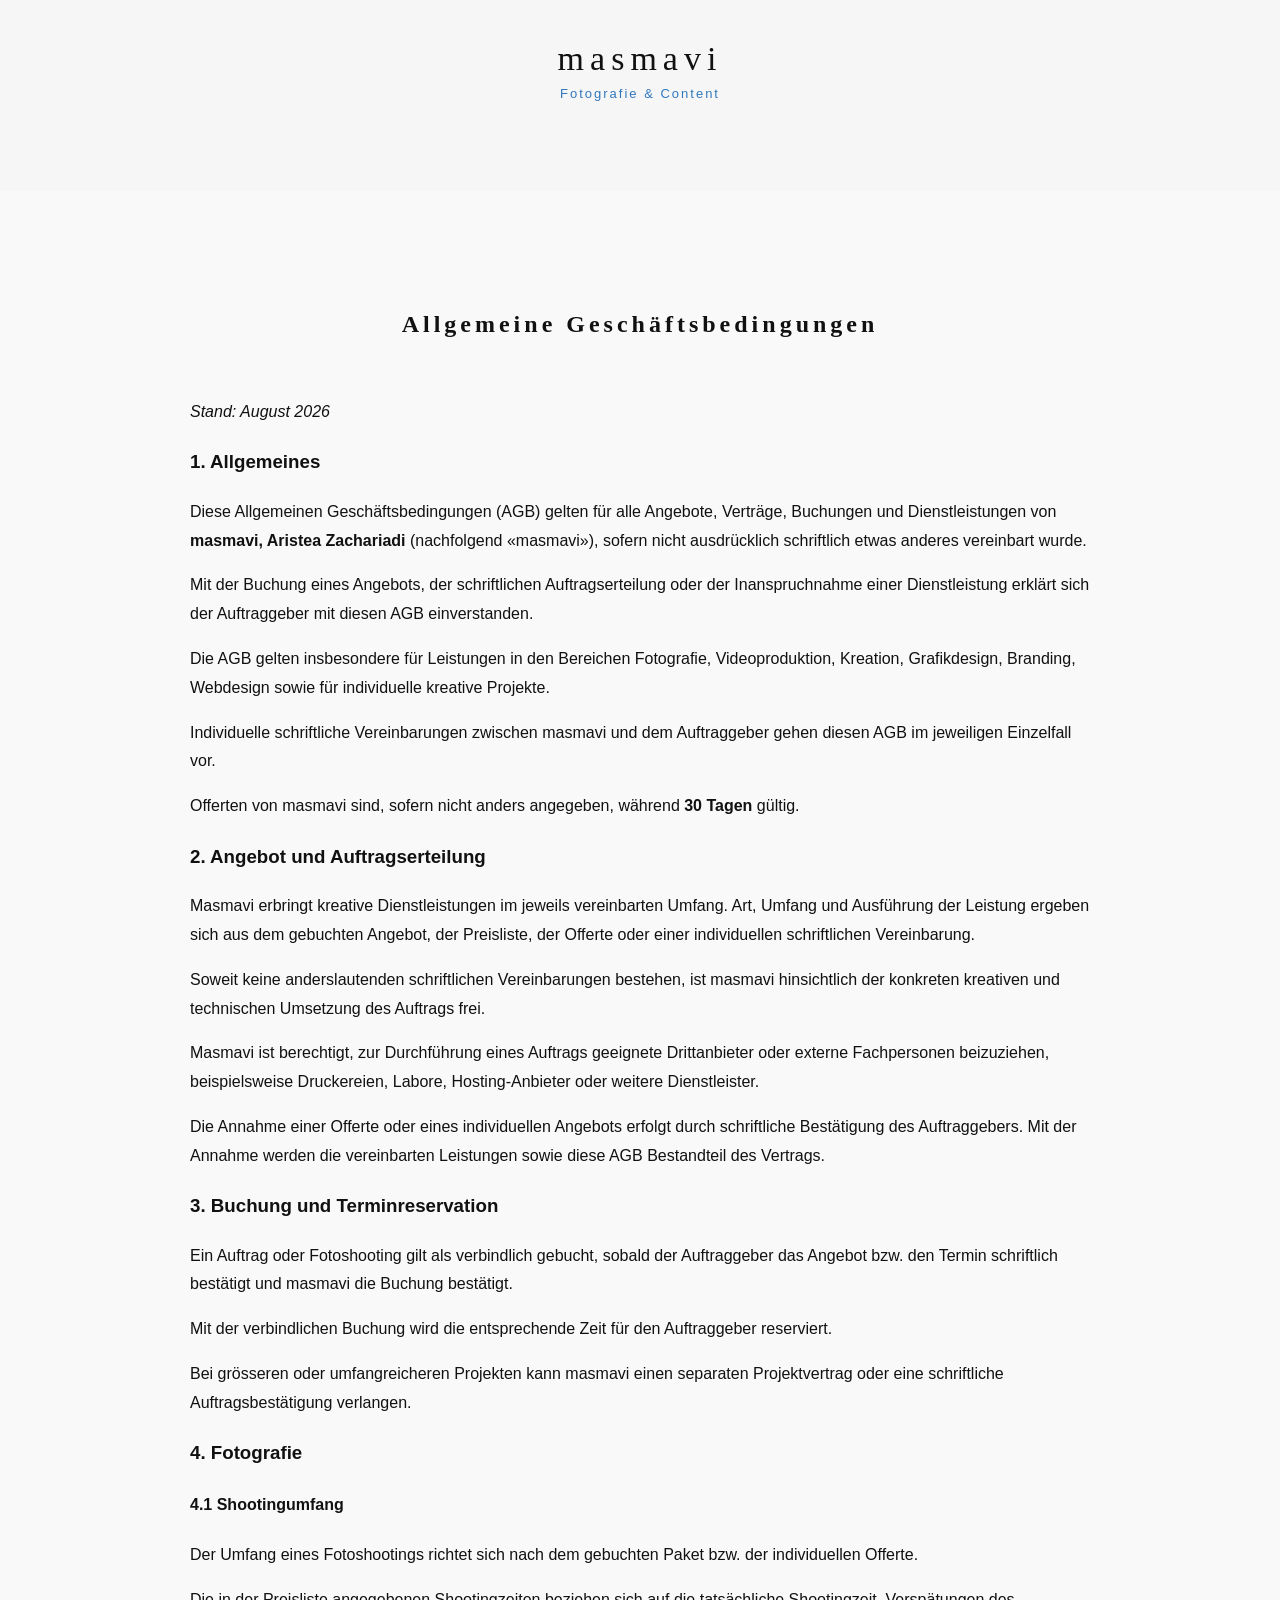
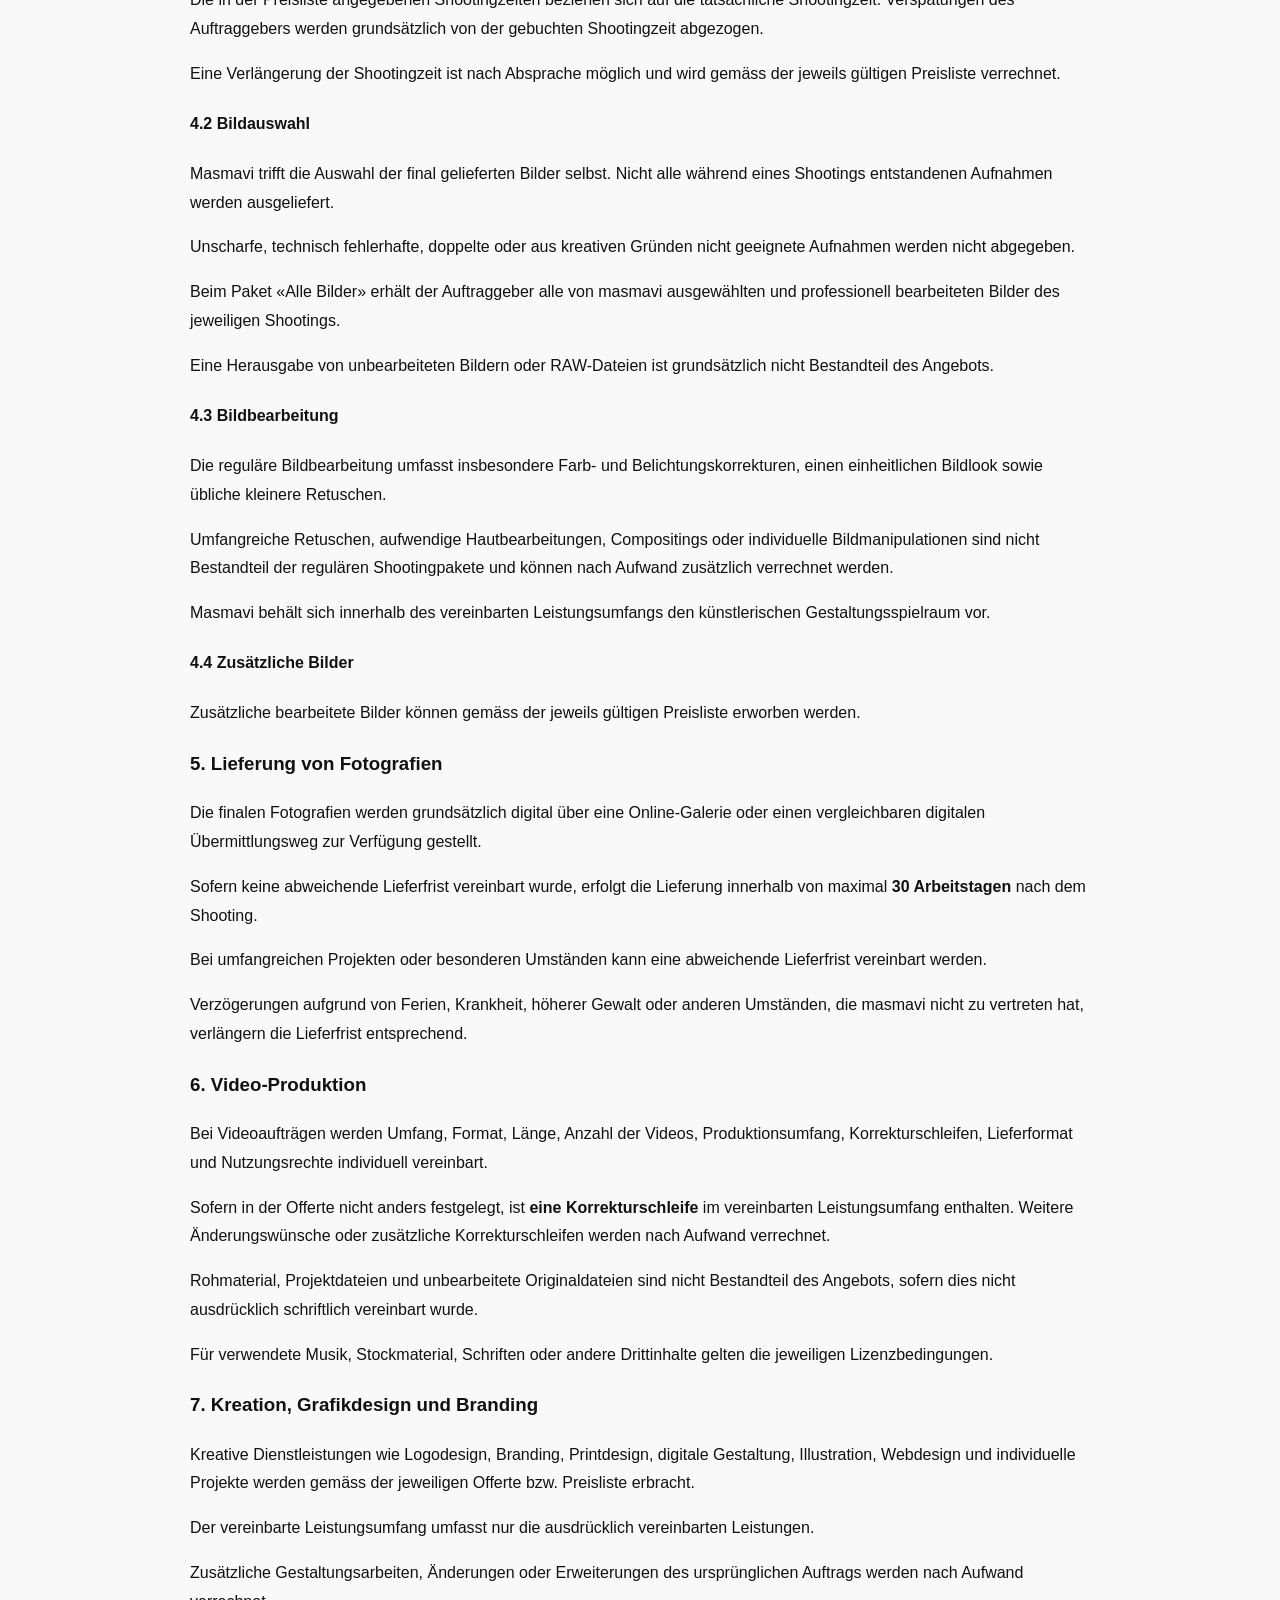
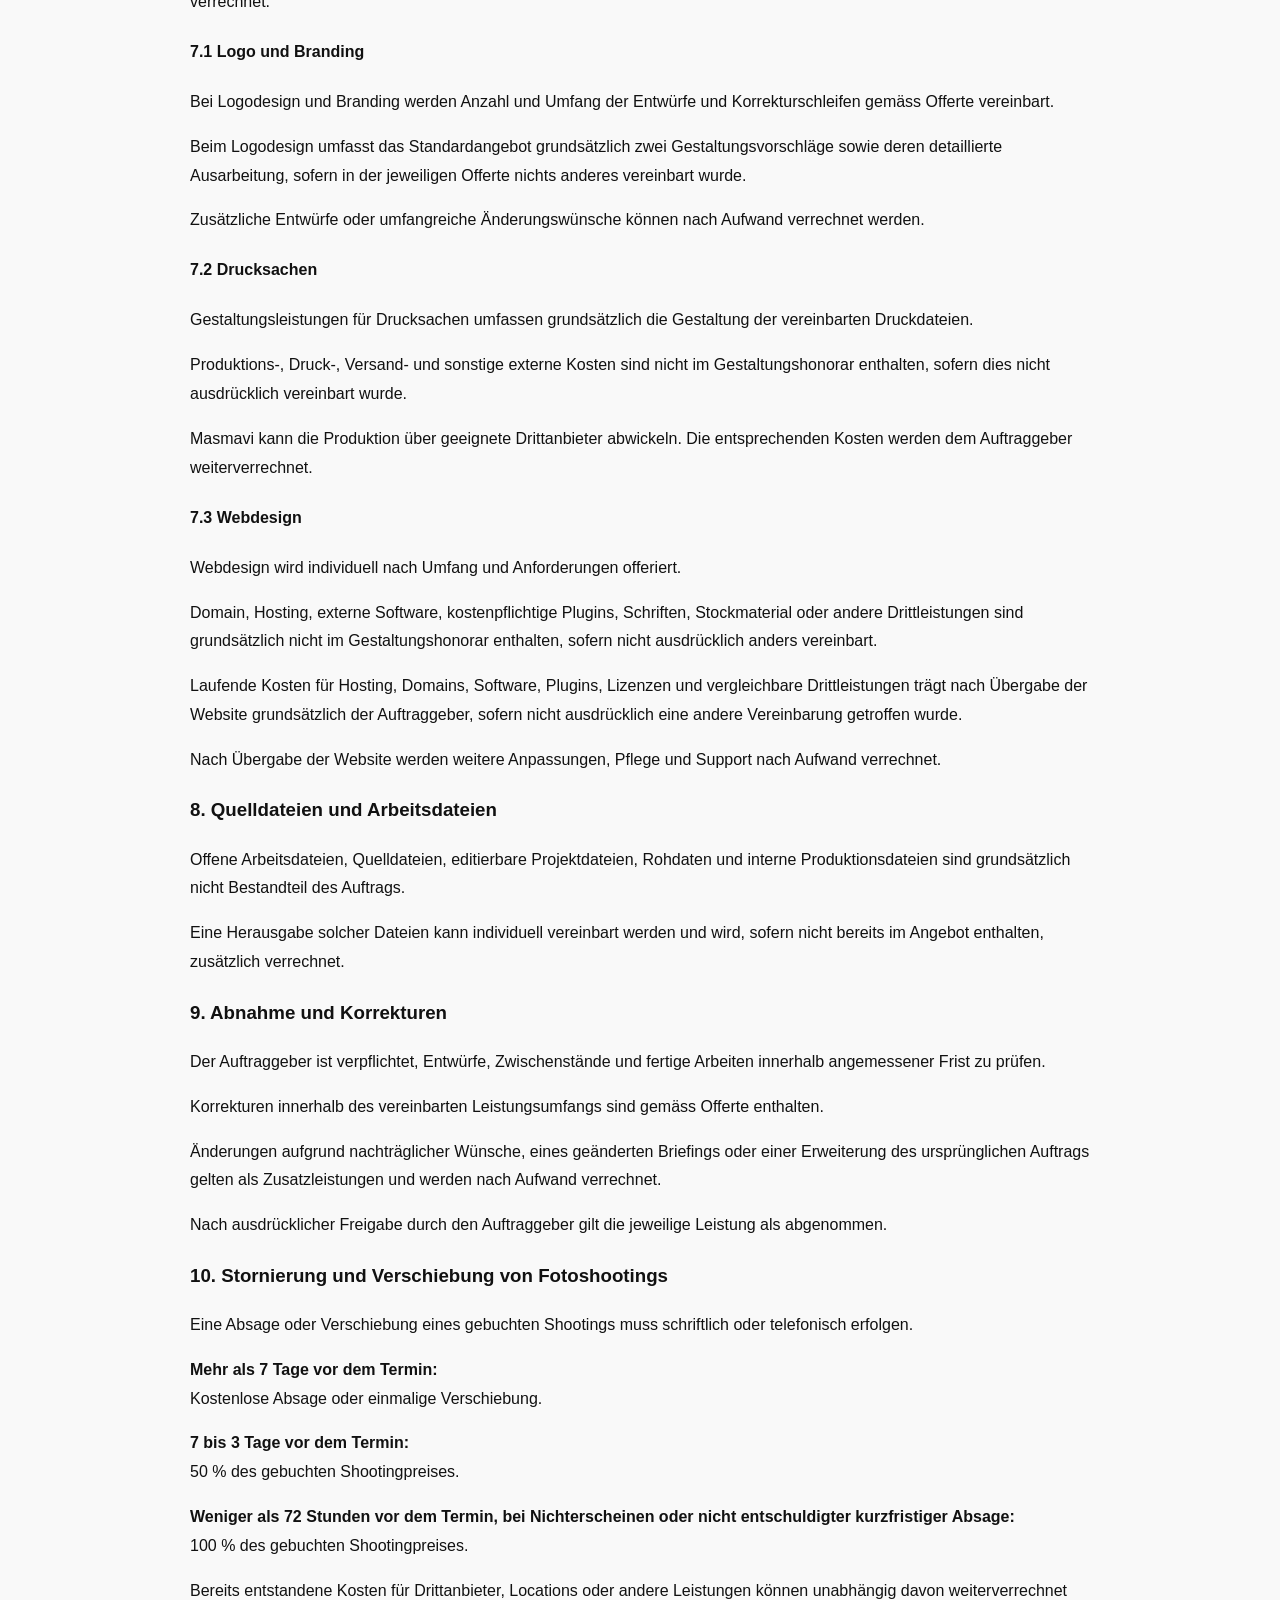
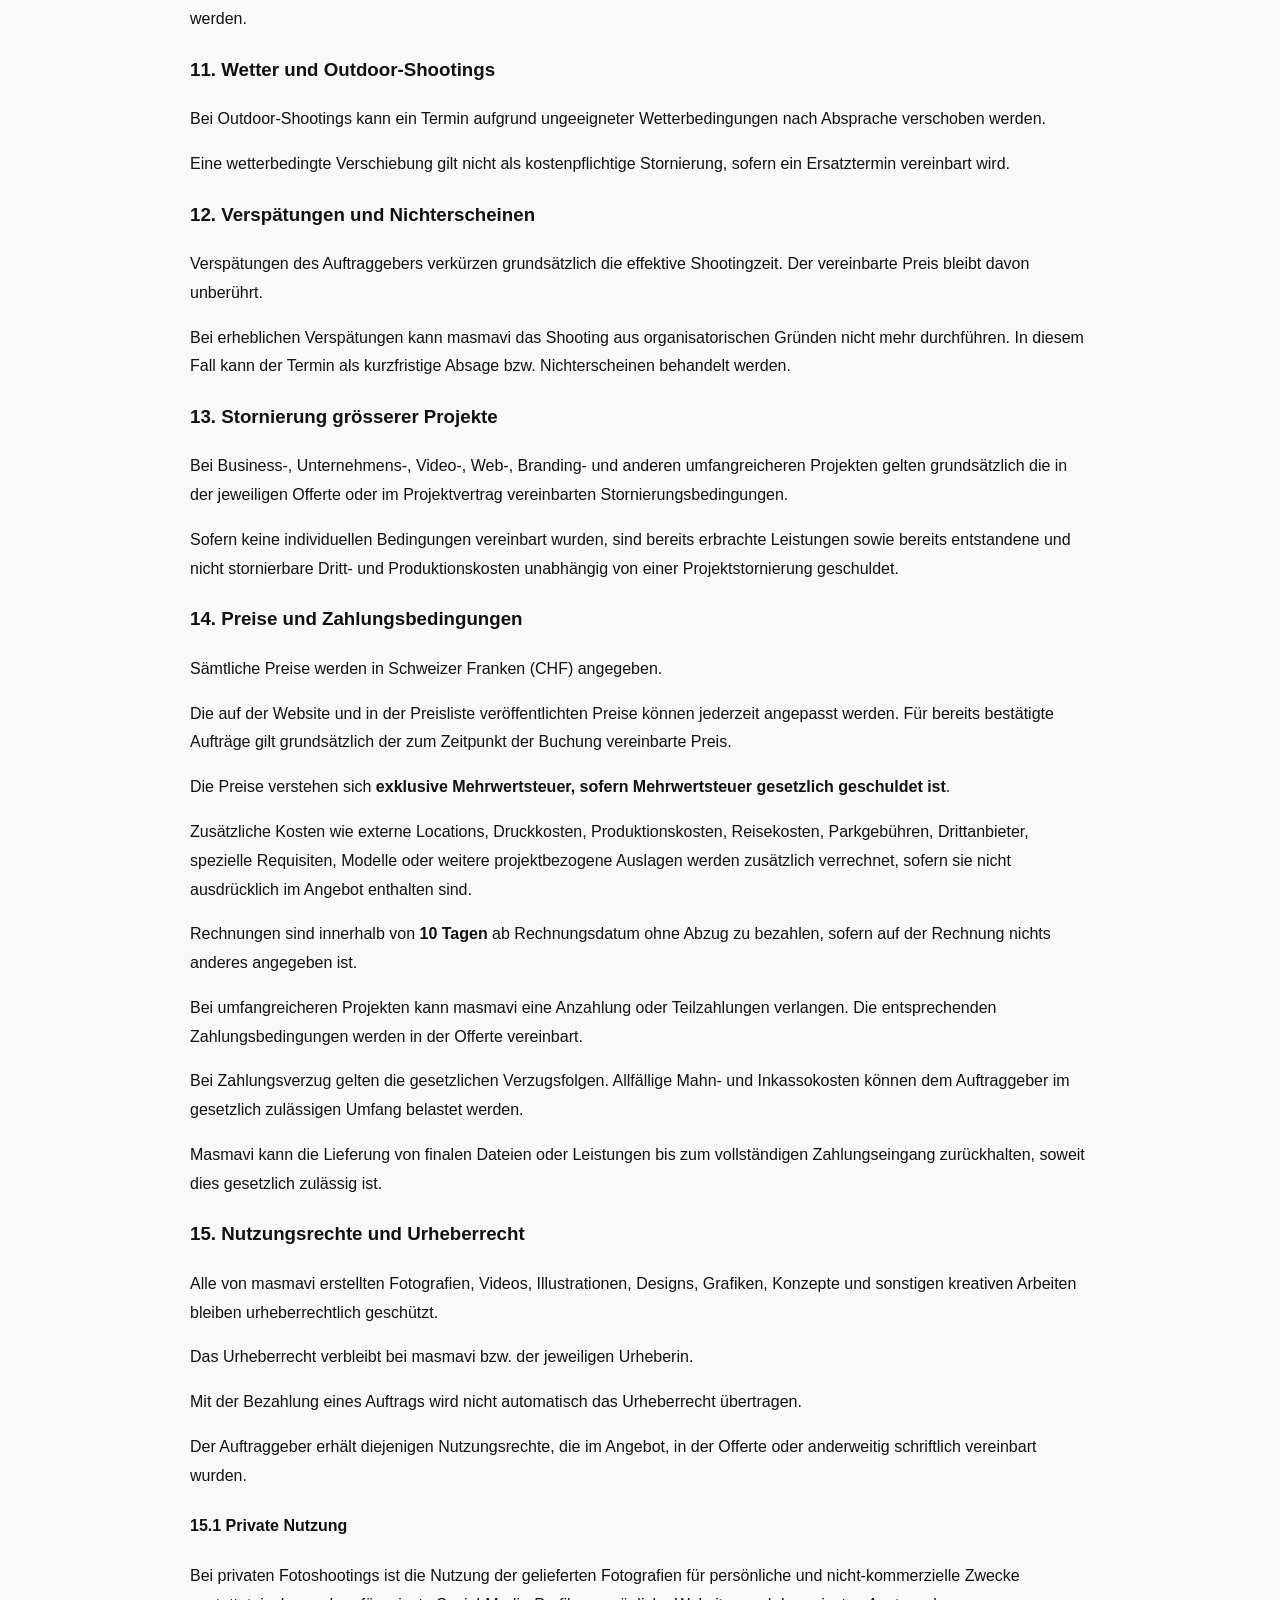
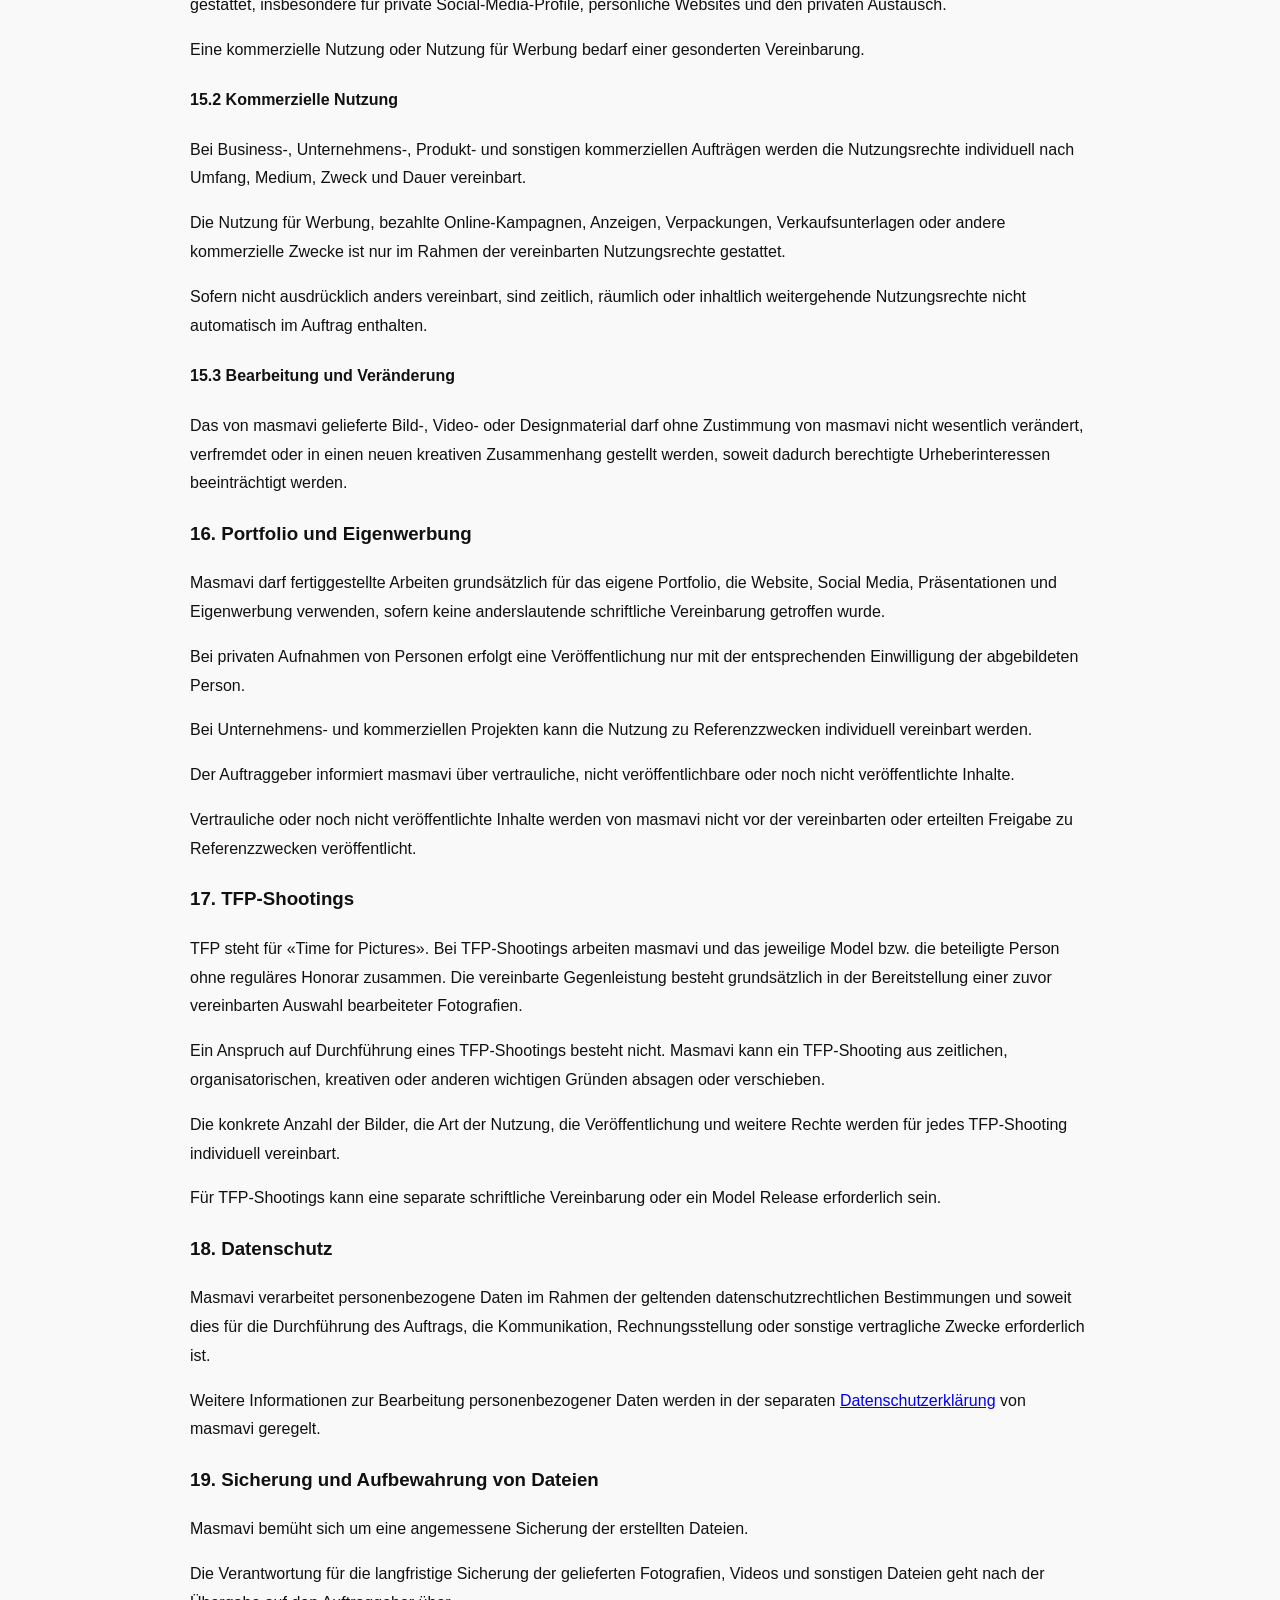
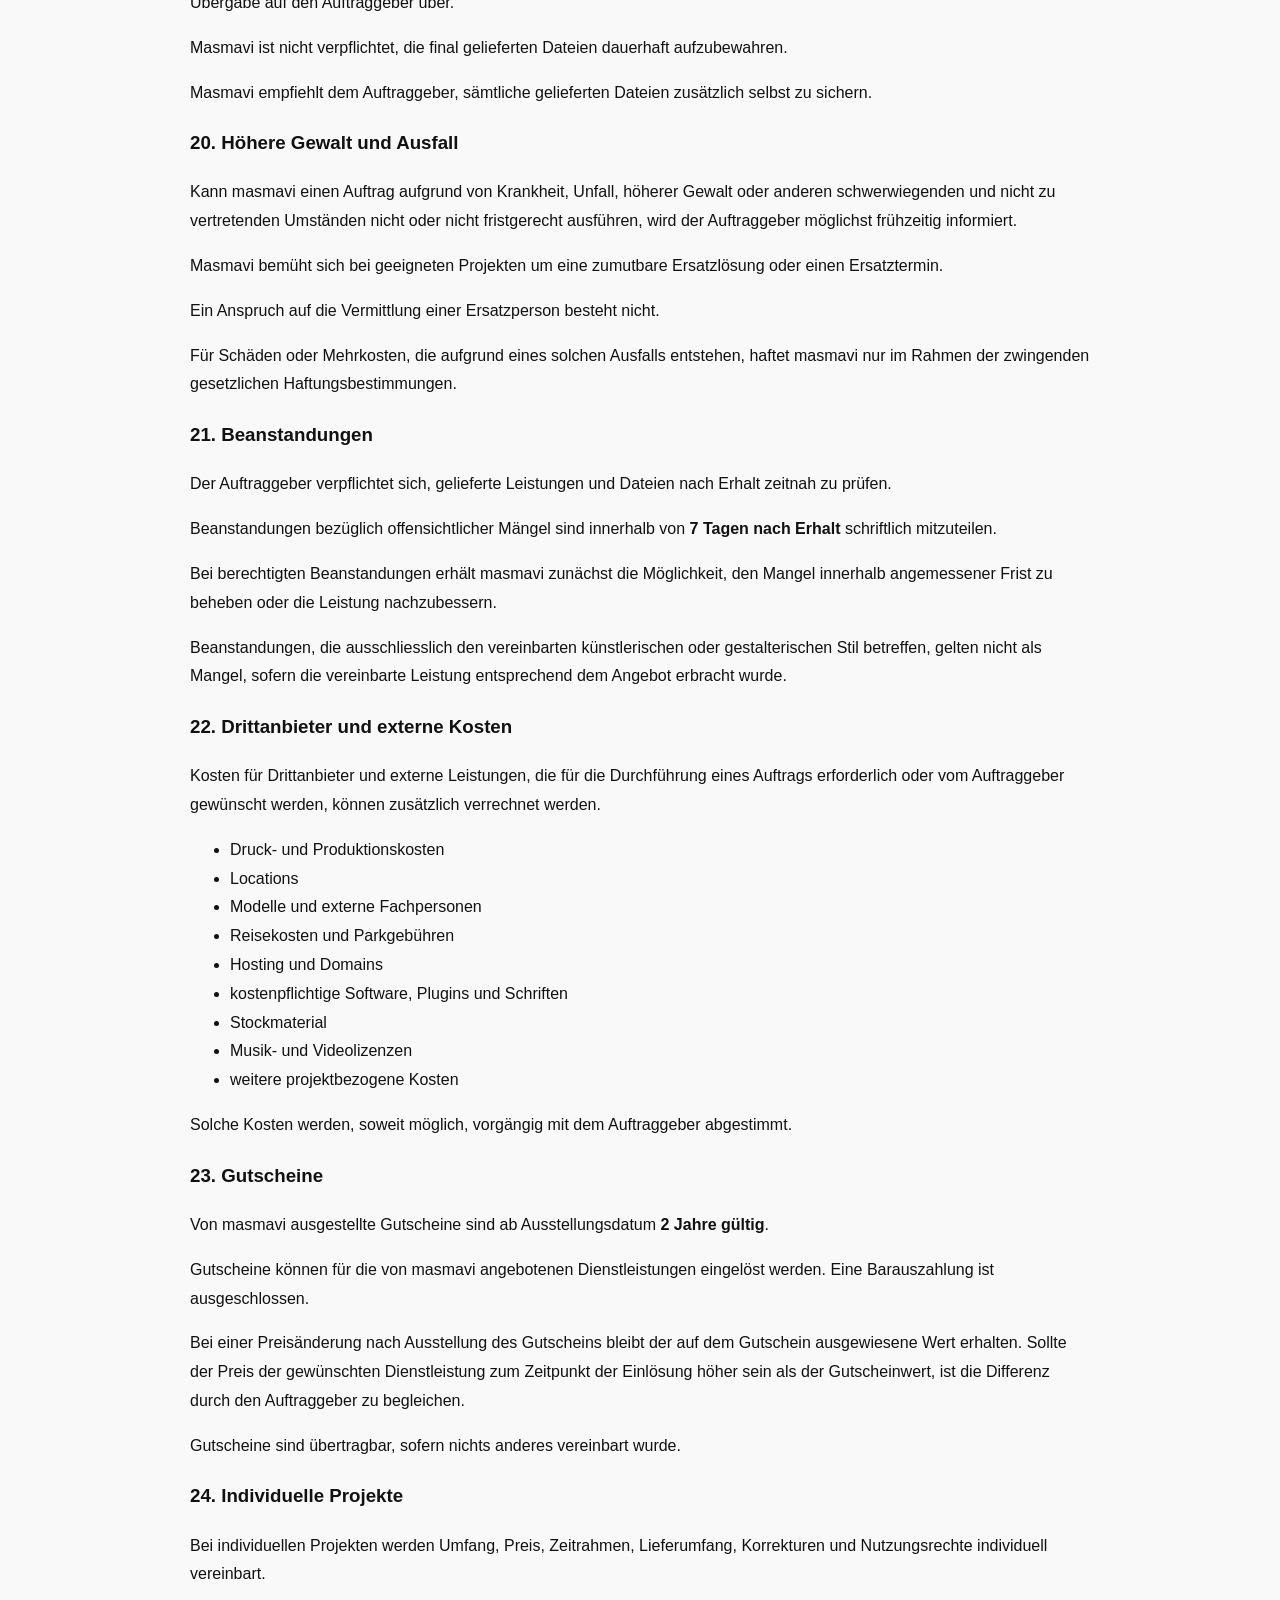
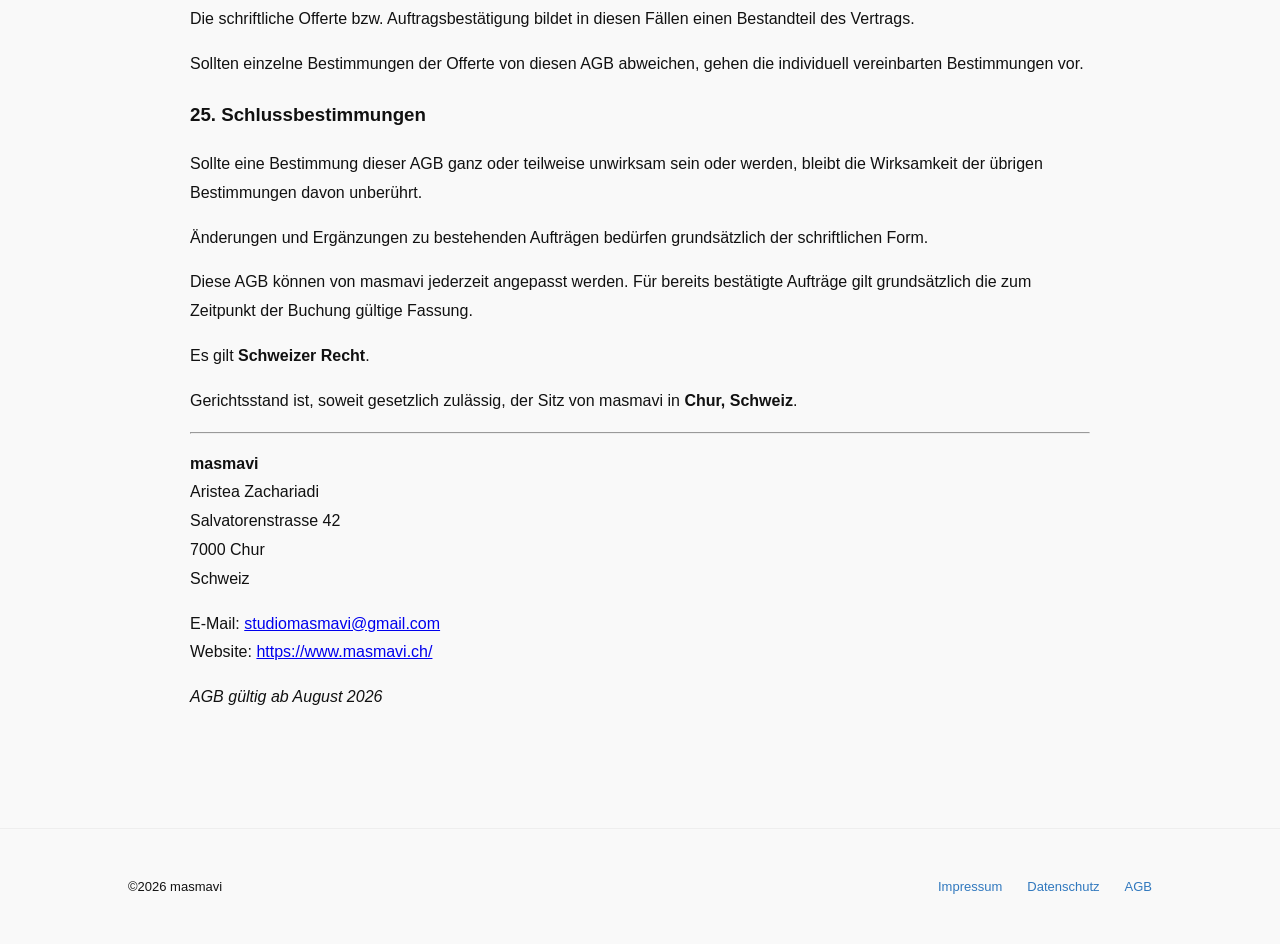
==== commit 4719a24c: "DM sans und dokumente aktualisiert" ====
--- a/AGB.html
+++ b/AGB.html
@@ -21,18 +21,24 @@
 
   <div style="max-width:900px;margin:auto;text-align:left;line-height:1.8;">
 
+    <p>
+      <em>Stand: August 2026</em>
+    </p>
+
+
     <h3>1. Allgemeines</h3>
+
     <p>
       Diese Allgemeinen Geschäftsbedingungen (AGB) gelten für alle Angebote,
-      Verträge, Buchungen und Dienstleistungen von <strong>masmavi, Aristea Zachariadi</strong>
-      (nachfolgend «masmavi»), sofern nicht ausdrücklich schriftlich etwas anderes
-      vereinbart wurde.
-    </p>
-
-    <p>
-      Mit der Buchung eines Angebots, der schriftlichen Auftragserteilung oder der
-      Inanspruchnahme einer Dienstleistung erklärt sich der Auftraggeber mit diesen
-      AGB einverstanden.
+      Verträge, Buchungen und Dienstleistungen von <strong>masmavi, Aristea
+      Zachariadi</strong> (nachfolgend «masmavi»), sofern nicht ausdrücklich
+      schriftlich etwas anderes vereinbart wurde.
+    </p>
+
+    <p>
+      Mit der Buchung eines Angebots, der schriftlichen Auftragserteilung oder
+      der Inanspruchnahme einer Dienstleistung erklärt sich der Auftraggeber
+      mit diesen AGB einverstanden.
     </p>
 
     <p>
@@ -42,8 +48,8 @@
     </p>
 
     <p>
-      Individuelle schriftliche Vereinbarungen zwischen masmavi und dem Auftraggeber
-      gehen diesen AGB im jeweiligen Einzelfall vor.
+      Individuelle schriftliche Vereinbarungen zwischen masmavi und dem
+      Auftraggeber gehen diesen AGB im jeweiligen Einzelfall vor.
     </p>
 
     <p>
@@ -53,34 +59,44 @@
 
 
     <h3>2. Angebot und Auftragserteilung</h3>
-    <p>
-      Masmavi erbringt kreative Dienstleistungen im jeweils vereinbarten Umfang.
-      Art, Umfang und Ausführung der Leistung ergeben sich aus dem gebuchten Angebot,
-      der Preisliste, der Offerte oder einer individuellen schriftlichen Vereinbarung.
-    </p>
-
-    <p>
-      Soweit keine anderslautenden schriftlichen Vereinbarungen bestehen, ist masmavi
-      hinsichtlich der konkreten kreativen und technischen Umsetzung des Auftrags frei.
-    </p>
-
-    <p>
-      Masmavi ist berechtigt, zur Durchführung eines Auftrags geeignete Drittanbieter
-      oder externe Fachpersonen beizuziehen, beispielsweise Druckereien, Labore,
-      Hosting-Anbieter oder weitere Dienstleister.
+
+    <p>
+      Masmavi erbringt kreative Dienstleistungen im jeweils vereinbarten
+      Umfang. Art, Umfang und Ausführung der Leistung ergeben sich aus dem
+      gebuchten Angebot, der Preisliste, der Offerte oder einer individuellen
+      schriftlichen Vereinbarung.
+    </p>
+
+    <p>
+      Soweit keine anderslautenden schriftlichen Vereinbarungen bestehen, ist
+      masmavi hinsichtlich der konkreten kreativen und technischen Umsetzung
+      des Auftrags frei.
+    </p>
+
+    <p>
+      Masmavi ist berechtigt, zur Durchführung eines Auftrags geeignete
+      Drittanbieter oder externe Fachpersonen beizuziehen, beispielsweise
+      Druckereien, Labore, Hosting-Anbieter oder weitere Dienstleister.
+    </p>
+
+    <p>
+      Die Annahme einer Offerte oder eines individuellen Angebots erfolgt durch
+      schriftliche Bestätigung des Auftraggebers. Mit der Annahme werden die
+      vereinbarten Leistungen sowie diese AGB Bestandteil des Vertrags.
     </p>
 
 
     <h3>3. Buchung und Terminreservation</h3>
+
     <p>
       Ein Auftrag oder Fotoshooting gilt als verbindlich gebucht, sobald der
-      Auftraggeber das Angebot bzw. den Termin schriftlich bestätigt und masmavi
-      die Buchung bestätigt.
-    </p>
-
-    <p>
-      Mit der verbindlichen Buchung wird die entsprechende Zeit für den Auftraggeber
-      reserviert.
+      Auftraggeber das Angebot bzw. den Termin schriftlich bestätigt und
+      masmavi die Buchung bestätigt.
+    </p>
+
+    <p>
+      Mit der verbindlichen Buchung wird die entsprechende Zeit für den
+      Auftraggeber reserviert.
     </p>
 
     <p>
@@ -92,49 +108,54 @@
     <h3>4. Fotografie</h3>
 
     <h4>4.1 Shootingumfang</h4>
-    <p>
-      Der Umfang eines Fotoshootings richtet sich nach dem gebuchten Paket bzw.
-      der individuellen Offerte.
+
+    <p>
+      Der Umfang eines Fotoshootings richtet sich nach dem gebuchten Paket
+      bzw. der individuellen Offerte.
     </p>
 
     <p>
       Die in der Preisliste angegebenen Shootingzeiten beziehen sich auf die
-      tatsächliche Shootingzeit. Verspätungen des Auftraggebers werden grundsätzlich
-      von der gebuchten Shootingzeit abgezogen.
-    </p>
-
-    <p>
-      Eine Verlängerung der Shootingzeit ist nach Absprache möglich und wird gemäss
-      der jeweils gültigen Preisliste verrechnet.
+      tatsächliche Shootingzeit. Verspätungen des Auftraggebers werden
+      grundsätzlich von der gebuchten Shootingzeit abgezogen.
+    </p>
+
+    <p>
+      Eine Verlängerung der Shootingzeit ist nach Absprache möglich und wird
+      gemäss der jeweils gültigen Preisliste verrechnet.
     </p>
 
 
     <h4>4.2 Bildauswahl</h4>
-    <p>
-      Masmavi trifft die Auswahl der final gelieferten Bilder selbst. Nicht alle
-      während eines Shootings entstandenen Aufnahmen werden ausgeliefert.
-    </p>
-
-    <p>
-      Unscharfe, technisch fehlerhafte, doppelte oder aus kreativen Gründen nicht
-      geeignete Aufnahmen werden nicht abgegeben.
-    </p>
-
-    <p>
-      Beim Paket «Alle Bilder» erhält der Auftraggeber alle von masmavi ausgewählten
-      und professionell bearbeiteten Bilder des jeweiligen Shootings.
-    </p>
-
-    <p>
-      Eine Herausgabe von unbearbeiteten Bildern oder RAW-Dateien ist grundsätzlich
-      nicht Bestandteil des Angebots.
+
+    <p>
+      Masmavi trifft die Auswahl der final gelieferten Bilder selbst. Nicht
+      alle während eines Shootings entstandenen Aufnahmen werden ausgeliefert.
+    </p>
+
+    <p>
+      Unscharfe, technisch fehlerhafte, doppelte oder aus kreativen Gründen
+      nicht geeignete Aufnahmen werden nicht abgegeben.
+    </p>
+
+    <p>
+      Beim Paket «Alle Bilder» erhält der Auftraggeber alle von masmavi
+      ausgewählten und professionell bearbeiteten Bilder des jeweiligen
+      Shootings.
+    </p>
+
+    <p>
+      Eine Herausgabe von unbearbeiteten Bildern oder RAW-Dateien ist
+      grundsätzlich nicht Bestandteil des Angebots.
     </p>
 
 
     <h4>4.3 Bildbearbeitung</h4>
-    <p>
-      Die reguläre Bildbearbeitung umfasst insbesondere Farb- und Belichtungskorrekturen,
-      einen einheitlichen Bildlook sowie übliche kleinere Retuschen.
+
+    <p>
+      Die reguläre Bildbearbeitung umfasst insbesondere Farb- und
+      Belichtungskorrekturen, einen einheitlichen Bildlook sowie übliche
+      kleinere Retuschen.
     </p>
 
     <p>
@@ -150,30 +171,30 @@
 
 
     <h4>4.4 Zusätzliche Bilder</h4>
-    <p>
-      Zusätzliche bearbeitete Bilder können gemäss der jeweils gültigen Preisliste
-      erworben werden.
-    </p>
-
-    <p>
-      Der aktuell geltende Preis beträgt <strong>CHF 20.– pro zusätzlichem Bild</strong>.
+
+    <p>
+      Zusätzliche bearbeitete Bilder können gemäss der jeweils gültigen
+      Preisliste erworben werden.
     </p>
 
 
     <h3>5. Lieferung von Fotografien</h3>
-    <p>
-      Die finalen Fotografien werden grundsätzlich digital über eine Online-Galerie
-      oder einen vergleichbaren digitalen Übermittlungsweg zur Verfügung gestellt.
-    </p>
-
-    <p>
-      Sofern keine abweichende Lieferfrist vereinbart wurde, erfolgt die Lieferung
-      innerhalb von maximal <strong>30 Arbeitstagen</strong> nach dem Shooting.
-    </p>
-
-    <p>
-      Bei umfangreichen Projekten oder besonderen Umständen kann eine abweichende
-      Lieferfrist vereinbart werden.
+
+    <p>
+      Die finalen Fotografien werden grundsätzlich digital über eine
+      Online-Galerie oder einen vergleichbaren digitalen Übermittlungsweg
+      zur Verfügung gestellt.
+    </p>
+
+    <p>
+      Sofern keine abweichende Lieferfrist vereinbart wurde, erfolgt die
+      Lieferung innerhalb von maximal <strong>30 Arbeitstagen</strong> nach
+      dem Shooting.
+    </p>
+
+    <p>
+      Bei umfangreichen Projekten oder besonderen Umständen kann eine
+      abweichende Lieferfrist vereinbart werden.
     </p>
 
     <p>
@@ -184,6 +205,7 @@
 
 
     <h3>6. Video-Produktion</h3>
+
     <p>
       Bei Videoaufträgen werden Umfang, Format, Länge, Anzahl der Videos,
       Produktionsumfang, Korrekturschleifen, Lieferformat und Nutzungsrechte
@@ -192,9 +214,9 @@
 
     <p>
       Sofern in der Offerte nicht anders festgelegt, ist
-      <strong>eine Korrekturschleife</strong> im vereinbarten Leistungsumfang enthalten.
-      Weitere Änderungswünsche oder zusätzliche Korrekturschleifen werden nach
-      Aufwand verrechnet.
+      <strong>eine Korrekturschleife</strong> im vereinbarten Leistungsumfang
+      enthalten. Weitere Änderungswünsche oder zusätzliche Korrekturschleifen
+      werden nach Aufwand verrechnet.
     </p>
 
     <p>
@@ -204,16 +226,17 @@
     </p>
 
     <p>
-      Für verwendete Musik, Stockmaterial, Schriften oder andere Drittinhalte gelten
-      die jeweiligen Lizenzbedingungen.
+      Für verwendete Musik, Stockmaterial, Schriften oder andere Drittinhalte
+      gelten die jeweiligen Lizenzbedingungen.
     </p>
 
 
     <h3>7. Kreation, Grafikdesign und Branding</h3>
-    <p>
-      Kreative Dienstleistungen wie Logodesign, Branding, Printdesign, digitale
-      Gestaltung, Illustration, Webdesign und individuelle Projekte werden gemäss
-      der jeweiligen Offerte bzw. Preisliste erbracht.
+
+    <p>
+      Kreative Dienstleistungen wie Logodesign, Branding, Printdesign,
+      digitale Gestaltung, Illustration, Webdesign und individuelle Projekte
+      werden gemäss der jeweiligen Offerte bzw. Preisliste erbracht.
     </p>
 
     <p>
@@ -222,17 +245,13 @@
     </p>
 
     <p>
-      Zusätzliche Gestaltungsarbeiten, Änderungen oder Erweiterungen des ursprünglichen
-      Auftrags werden nach Aufwand verrechnet.
-    </p>
-
-    <p>
-      Der aktuelle Verrechnungssatz für zusätzliche Gestaltungsarbeiten beträgt
-      <strong>CHF 200.– pro Stunde</strong>.
+      Zusätzliche Gestaltungsarbeiten, Änderungen oder Erweiterungen des
+      ursprünglichen Auftrags werden nach Aufwand verrechnet.
     </p>
 
 
     <h4>7.1 Logo und Branding</h4>
+
     <p>
       Bei Logodesign und Branding werden Anzahl und Umfang der Entwürfe und
       Korrekturschleifen gemäss Offerte vereinbart.
@@ -240,25 +259,27 @@
 
     <p>
       Beim Logodesign umfasst das Standardangebot grundsätzlich zwei
-      Gestaltungsvorschläge sowie deren detaillierte Ausarbeitung, sofern in der
-      jeweiligen Offerte nichts anderes vereinbart wurde.
-    </p>
-
-    <p>
-      Zusätzliche Entwürfe oder umfangreiche Änderungswünsche können nach Aufwand
-      verrechnet werden.
+      Gestaltungsvorschläge sowie deren detaillierte Ausarbeitung, sofern in
+      der jeweiligen Offerte nichts anderes vereinbart wurde.
+    </p>
+
+    <p>
+      Zusätzliche Entwürfe oder umfangreiche Änderungswünsche können nach
+      Aufwand verrechnet werden.
     </p>
 
 
     <h4>7.2 Drucksachen</h4>
-    <p>
-      Gestaltungsleistungen für Drucksachen umfassen grundsätzlich die Gestaltung
-      der vereinbarten Druckdateien.
+
+    <p>
+      Gestaltungsleistungen für Drucksachen umfassen grundsätzlich die
+      Gestaltung der vereinbarten Druckdateien.
     </p>
 
     <p>
       Produktions-, Druck-, Versand- und sonstige externe Kosten sind nicht im
-      Gestaltungshonorar enthalten, sofern dies nicht ausdrücklich vereinbart wurde.
+      Gestaltungshonorar enthalten, sofern dies nicht ausdrücklich vereinbart
+      wurde.
     </p>
 
     <p>
@@ -268,6 +289,7 @@
 
 
     <h4>7.3 Webdesign</h4>
+
     <p>
       Webdesign wird individuell nach Umfang und Anforderungen offeriert.
     </p>
@@ -279,31 +301,48 @@
     </p>
 
     <p>
+      Laufende Kosten für Hosting, Domains, Software, Plugins, Lizenzen und
+      vergleichbare Drittleistungen trägt nach Übergabe der Website grundsätzlich
+      der Auftraggeber, sofern nicht ausdrücklich eine andere Vereinbarung
+      getroffen wurde.
+    </p>
+
+    <p>
       Nach Übergabe der Website werden weitere Anpassungen, Pflege und Support
       nach Aufwand verrechnet.
     </p>
 
-    <p>
-      Der aktuelle Ansatz für Web-Support beträgt
-      <strong>CHF 140.– pro Stunde</strong>.
-    </p>
-
-
-    <h3>8. Abnahme und Korrekturen</h3>
+
+    <h3>8. Quelldateien und Arbeitsdateien</h3>
+
+    <p>
+      Offene Arbeitsdateien, Quelldateien, editierbare Projektdateien,
+      Rohdaten und interne Produktionsdateien sind grundsätzlich nicht
+      Bestandteil des Auftrags.
+    </p>
+
+    <p>
+      Eine Herausgabe solcher Dateien kann individuell vereinbart werden und
+      wird, sofern nicht bereits im Angebot enthalten, zusätzlich verrechnet.
+    </p>
+
+
+    <h3>9. Abnahme und Korrekturen</h3>
+
     <p>
       Der Auftraggeber ist verpflichtet, Entwürfe, Zwischenstände und fertige
       Arbeiten innerhalb angemessener Frist zu prüfen.
     </p>
 
     <p>
-      Korrekturen innerhalb des vereinbarten Leistungsumfangs sind gemäss Offerte
-      enthalten.
-    </p>
-
-    <p>
-      Änderungen aufgrund nachträglicher Wünsche, eines geänderten Briefings oder
-      einer Erweiterung des ursprünglichen Auftrags gelten als Zusatzleistungen
-      und werden nach Aufwand verrechnet.
+      Korrekturen innerhalb des vereinbarten Leistungsumfangs sind gemäss
+      Offerte enthalten.
+    </p>
+
+    <p>
+      Änderungen aufgrund nachträglicher Wünsche, eines geänderten Briefings
+      oder einer Erweiterung des ursprünglichen Auftrags gelten als
+      Zusatzleistungen und werden nach Aufwand verrechnet.
     </p>
 
     <p>
@@ -312,7 +351,8 @@
     </p>
 
 
-    <h3>9. Stornierung und Verschiebung von Fotoshootings</h3>
+    <h3>10. Stornierung und Verschiebung von Fotoshootings</h3>
+
     <p>
       Eine Absage oder Verschiebung eines gebuchten Shootings muss schriftlich
       oder telefonisch erfolgen.
@@ -340,32 +380,35 @@
     </p>
 
 
-    <h3>10. Wetter und Outdoor-Shootings</h3>
-    <p>
-      Bei Outdoor-Shootings kann ein Termin aufgrund ungeeigneter Wetterbedingungen
-      nach Absprache verschoben werden.
-    </p>
-
-    <p>
-      Eine wetterbedingte Verschiebung gilt nicht als kostenpflichtige Stornierung,
-      sofern ein Ersatztermin vereinbart wird.
-    </p>
-
-
-    <h3>11. Verspätungen und Nichterscheinen</h3>
+    <h3>11. Wetter und Outdoor-Shootings</h3>
+
+    <p>
+      Bei Outdoor-Shootings kann ein Termin aufgrund ungeeigneter
+      Wetterbedingungen nach Absprache verschoben werden.
+    </p>
+
+    <p>
+      Eine wetterbedingte Verschiebung gilt nicht als kostenpflichtige
+      Stornierung, sofern ein Ersatztermin vereinbart wird.
+    </p>
+
+
+    <h3>12. Verspätungen und Nichterscheinen</h3>
+
     <p>
       Verspätungen des Auftraggebers verkürzen grundsätzlich die effektive
       Shootingzeit. Der vereinbarte Preis bleibt davon unberührt.
     </p>
 
     <p>
-      Bei erheblichen Verspätungen kann masmavi das Shooting aus organisatorischen
-      Gründen nicht mehr durchführen. In diesem Fall kann der Termin als
-      kurzfristige Absage bzw. Nichterscheinen behandelt werden.
-    </p>
-
-
-    <h3>12. Stornierung grösserer Projekte</h3>
+      Bei erheblichen Verspätungen kann masmavi das Shooting aus
+      organisatorischen Gründen nicht mehr durchführen. In diesem Fall kann
+      der Termin als kurzfristige Absage bzw. Nichterscheinen behandelt werden.
+    </p>
+
+
+    <h3>13. Stornierung grösserer Projekte</h3>
+
     <p>
       Bei Business-, Unternehmens-, Video-, Web-, Branding- und anderen
       umfangreicheren Projekten gelten grundsätzlich die in der jeweiligen
@@ -375,19 +418,21 @@
     <p>
       Sofern keine individuellen Bedingungen vereinbart wurden, sind bereits
       erbrachte Leistungen sowie bereits entstandene und nicht stornierbare
-      Dritt- und Produktionskosten unabhängig von einer Projektstornierung geschuldet.
-    </p>
-
-
-    <h3>13. Preise und Zahlungsbedingungen</h3>
+      Dritt- und Produktionskosten unabhängig von einer Projektstornierung
+      geschuldet.
+    </p>
+
+
+    <h3>14. Preise und Zahlungsbedingungen</h3>
+
     <p>
       Sämtliche Preise werden in Schweizer Franken (CHF) angegeben.
     </p>
 
     <p>
       Die auf der Website und in der Preisliste veröffentlichten Preise können
-      jederzeit angepasst werden. Für bereits bestätigte Aufträge gilt grundsätzlich
-      der zum Zeitpunkt der Buchung vereinbarte Preis.
+      jederzeit angepasst werden. Für bereits bestätigte Aufträge gilt
+      grundsätzlich der zum Zeitpunkt der Buchung vereinbarte Preis.
     </p>
 
     <p>
@@ -396,34 +441,44 @@
     </p>
 
     <p>
-      Zusätzliche Kosten wie externe Locations, Druckkosten, Produktionskosten,
-      Reisekosten, Parkgebühren, Drittanbieter, spezielle Requisiten, Modelle
-      oder weitere projektbezogene Auslagen werden zusätzlich verrechnet, sofern
-      sie nicht ausdrücklich im Angebot enthalten sind.
-    </p>
-
-    <p>
-      Rechnungen sind innerhalb der auf der Rechnung angegebenen Zahlungsfrist
-      zu begleichen.
-    </p>
-
-    <p>
-      Bei umfangreicheren Projekten kann masmavi eine Anzahlung oder Teilzahlungen
-      verlangen. Die entsprechenden Zahlungsbedingungen werden in der Offerte
-      vereinbart.
+      Zusätzliche Kosten wie externe Locations, Druckkosten,
+      Produktionskosten, Reisekosten, Parkgebühren, Drittanbieter, spezielle
+      Requisiten, Modelle oder weitere projektbezogene Auslagen werden
+      zusätzlich verrechnet, sofern sie nicht ausdrücklich im Angebot
+      enthalten sind.
+    </p>
+
+    <p>
+      Rechnungen sind innerhalb von <strong>10 Tagen</strong> ab
+      Rechnungsdatum ohne Abzug zu bezahlen, sofern auf der Rechnung nichts
+      anderes angegeben ist.
+    </p>
+
+    <p>
+      Bei umfangreicheren Projekten kann masmavi eine Anzahlung oder
+      Teilzahlungen verlangen. Die entsprechenden Zahlungsbedingungen werden
+      in der Offerte vereinbart.
+    </p>
+
+    <p>
+      Bei Zahlungsverzug gelten die gesetzlichen Verzugsfolgen. Allfällige
+      Mahn- und Inkassokosten können dem Auftraggeber im gesetzlich zulässigen
+      Umfang belastet werden.
     </p>
 
     <p>
       Masmavi kann die Lieferung von finalen Dateien oder Leistungen bis zum
-      vollständigen Zahlungseingang zurückhalten, soweit dies gesetzlich zulässig ist.
-    </p>
-
-
-    <h3>14. Nutzungsrechte und Urheberrecht</h3>
+      vollständigen Zahlungseingang zurückhalten, soweit dies gesetzlich
+      zulässig ist.
+    </p>
+
+
+    <h3>15. Nutzungsrechte und Urheberrecht</h3>
+
     <p>
       Alle von masmavi erstellten Fotografien, Videos, Illustrationen, Designs,
-      Grafiken, Konzepte und sonstigen kreativen Arbeiten bleiben urheberrechtlich
-      geschützt.
+      Grafiken, Konzepte und sonstigen kreativen Arbeiten bleiben
+      urheberrechtlich geschützt.
     </p>
 
     <p>
@@ -436,56 +491,69 @@
     </p>
 
     <p>
-      Der Auftraggeber erhält diejenigen Nutzungsrechte, die im Angebot, in der
-      Offerte oder anderweitig schriftlich vereinbart wurden.
-    </p>
-
-
-    <h4>14.1 Private Nutzung</h4>
-    <p>
-      Bei privaten Fotoshootings ist die Nutzung der gelieferten Fotografien für
-      persönliche und nicht-kommerzielle Zwecke gestattet, insbesondere für private
-      Social-Media-Profile, persönliche Websites und den privaten Austausch.
-    </p>
-
-    <p>
-      Eine kommerzielle Nutzung oder Nutzung für Werbung bedarf einer gesonderten
-      Vereinbarung.
-    </p>
-
-
-    <h4>14.2 Kommerzielle Nutzung</h4>
-    <p>
-      Bei Business-, Unternehmens-, Produkt- und sonstigen kommerziellen Aufträgen
-      werden die Nutzungsrechte individuell nach Umfang, Medium, Zweck und Dauer
-      vereinbart.
-    </p>
-
-    <p>
-      Insbesondere die Nutzung für Werbung, bezahlte Kampagnen, Verpackungen,
-      Printwerbung, Anzeigen, Websites, Social Media, Verkaufsunterlagen oder
-      andere kommerzielle Zwecke kann Bestandteil einer separaten Nutzungslizenz sein.
-    </p>
-
-
-    <h4>14.3 Bearbeitung und Veränderung</h4>
-    <p>
-      Das Bild-, Video- oder Designmaterial darf ohne Zustimmung von masmavi nicht
-      wesentlich verändert, verfremdet oder in einen neuen kreativen Zusammenhang
-      gestellt werden.
-    </p>
-
-
-    <h3>15. Portfolio und Eigenwerbung</h3>
-    <p>
-      Masmavi darf fertiggestellte Arbeiten grundsätzlich für das eigene Portfolio,
-      die Website, Social Media, Präsentationen und Eigenwerbung verwenden, sofern
-      keine anderslautende schriftliche Vereinbarung getroffen wurde.
-    </p>
-
-    <p>
-      Bei privaten Aufnahmen von Personen erfolgt eine Veröffentlichung nur mit
-      der entsprechenden Einwilligung der abgebildeten Person.
+      Der Auftraggeber erhält diejenigen Nutzungsrechte, die im Angebot, in
+      der Offerte oder anderweitig schriftlich vereinbart wurden.
+    </p>
+
+
+    <h4>15.1 Private Nutzung</h4>
+
+    <p>
+      Bei privaten Fotoshootings ist die Nutzung der gelieferten Fotografien
+      für persönliche und nicht-kommerzielle Zwecke gestattet, insbesondere
+      für private Social-Media-Profile, persönliche Websites und den privaten
+      Austausch.
+    </p>
+
+    <p>
+      Eine kommerzielle Nutzung oder Nutzung für Werbung bedarf einer
+      gesonderten Vereinbarung.
+    </p>
+
+
+    <h4>15.2 Kommerzielle Nutzung</h4>
+
+    <p>
+      Bei Business-, Unternehmens-, Produkt- und sonstigen kommerziellen
+      Aufträgen werden die Nutzungsrechte individuell nach Umfang, Medium,
+      Zweck und Dauer vereinbart.
+    </p>
+
+    <p>
+      Die Nutzung für Werbung, bezahlte Online-Kampagnen, Anzeigen,
+      Verpackungen, Verkaufsunterlagen oder andere kommerzielle Zwecke ist
+      nur im Rahmen der vereinbarten Nutzungsrechte gestattet.
+    </p>
+
+    <p>
+      Sofern nicht ausdrücklich anders vereinbart, sind zeitlich, räumlich
+      oder inhaltlich weitergehende Nutzungsrechte nicht automatisch im
+      Auftrag enthalten.
+    </p>
+
+
+    <h4>15.3 Bearbeitung und Veränderung</h4>
+
+    <p>
+      Das von masmavi gelieferte Bild-, Video- oder Designmaterial darf ohne
+      Zustimmung von masmavi nicht wesentlich verändert, verfremdet oder in
+      einen neuen kreativen Zusammenhang gestellt werden, soweit dadurch
+      berechtigte Urheberinteressen beeinträchtigt werden.
+    </p>
+
+
+    <h3>16. Portfolio und Eigenwerbung</h3>
+
+    <p>
+      Masmavi darf fertiggestellte Arbeiten grundsätzlich für das eigene
+      Portfolio, die Website, Social Media, Präsentationen und Eigenwerbung
+      verwenden, sofern keine anderslautende schriftliche Vereinbarung
+      getroffen wurde.
+    </p>
+
+    <p>
+      Bei privaten Aufnahmen von Personen erfolgt eine Veröffentlichung nur
+      mit der entsprechenden Einwilligung der abgebildeten Person.
     </p>
 
     <p>
@@ -494,23 +562,31 @@
     </p>
 
     <p>
-      Der Auftraggeber informiert masmavi über vertrauliche, nicht veröffentlichbare
-      oder noch nicht veröffentlichte Inhalte.
-    </p>
-
-
-    <h3>16. TFP-Shootings</h3>
-    <p>
-      TFP steht für «Time for Pictures». Bei TFP-Shootings arbeiten masmavi und
-      das jeweilige Model bzw. die beteiligte Person ohne reguläres Honorar
-      zusammen. Die vereinbarte Gegenleistung besteht grundsätzlich in der
-      Bereitstellung einer zuvor vereinbarten Auswahl bearbeiteter Fotografien.
-    </p>
-
-    <p>
-      Ein Anspruch auf Durchführung eines TFP-Shootings besteht nicht. Masmavi
-      kann ein TFP-Shooting aus zeitlichen, organisatorischen, kreativen oder
-      anderen wichtigen Gründen absagen oder verschieben.
+      Der Auftraggeber informiert masmavi über vertrauliche, nicht
+      veröffentlichbare oder noch nicht veröffentlichte Inhalte.
+    </p>
+
+    <p>
+      Vertrauliche oder noch nicht veröffentlichte Inhalte werden von masmavi
+      nicht vor der vereinbarten oder erteilten Freigabe zu
+      Referenzzwecken veröffentlicht.
+    </p>
+
+
+    <h3>17. TFP-Shootings</h3>
+
+    <p>
+      TFP steht für «Time for Pictures». Bei TFP-Shootings arbeiten masmavi
+      und das jeweilige Model bzw. die beteiligte Person ohne reguläres
+      Honorar zusammen. Die vereinbarte Gegenleistung besteht grundsätzlich
+      in der Bereitstellung einer zuvor vereinbarten Auswahl bearbeiteter
+      Fotografien.
+    </p>
+
+    <p>
+      Ein Anspruch auf Durchführung eines TFP-Shootings besteht nicht.
+      Masmavi kann ein TFP-Shooting aus zeitlichen, organisatorischen,
+      kreativen oder anderen wichtigen Gründen absagen oder verschieben.
     </p>
 
     <p>
@@ -524,28 +600,33 @@
     </p>
 
 
-    <h3>17. Datenschutz</h3>
+    <h3>18. Datenschutz</h3>
+
     <p>
       Masmavi verarbeitet personenbezogene Daten im Rahmen der geltenden
       datenschutzrechtlichen Bestimmungen und soweit dies für die Durchführung
-      des Auftrags, die Kommunikation, Rechnungsstellung oder sonstige vertragliche
-      Zwecke erforderlich ist.
-    </p>
-
-    <p>
-      Weitere Informationen zur Bearbeitung personenbezogener Daten werden in der
-      separaten Datenschutzerklärung von masmavi geregelt.
-    </p>
-
-
-    <h3>18. Sicherung und Aufbewahrung von Dateien</h3>
+      des Auftrags, die Kommunikation, Rechnungsstellung oder sonstige
+      vertragliche Zwecke erforderlich ist.
+    </p>
+
+    <p>
+      Weitere Informationen zur Bearbeitung personenbezogener Daten werden in
+      der separaten
+      <a href="datenschutz.html">Datenschutzerklärung</a>
+      von masmavi geregelt.
+    </p>
+
+
+    <h3>19. Sicherung und Aufbewahrung von Dateien</h3>
+
     <p>
       Masmavi bemüht sich um eine angemessene Sicherung der erstellten Dateien.
     </p>
 
     <p>
-      Die Verantwortung für die langfristige Sicherung der gelieferten Fotografien,
-      Videos und sonstigen Dateien geht nach der Übergabe auf den Auftraggeber über.
+      Die Verantwortung für die langfristige Sicherung der gelieferten
+      Fotografien, Videos und sonstigen Dateien geht nach der Übergabe auf den
+      Auftraggeber über.
     </p>
 
     <p>
@@ -554,22 +635,23 @@
     </p>
 
     <p>
-      Masmavi empfiehlt dem Auftraggeber, sämtliche gelieferten Dateien zusätzlich
-      selbst zu sichern.
-    </p>
-
-
-    <h3>19. Höhere Gewalt und Ausfall</h3>
-    <p>
-      Kann masmavi einen Auftrag aufgrund von Krankheit, Unfall, höherer Gewalt
-      oder anderen schwerwiegenden und nicht zu vertretenden Umständen nicht
-      oder nicht fristgerecht ausführen, wird der Auftraggeber möglichst frühzeitig
-      informiert.
-    </p>
-
-    <p>
-      Masmavi bemüht sich bei geeigneten Projekten um eine zumutbare Ersatzlösung
-      oder einen Ersatztermin.
+      Masmavi empfiehlt dem Auftraggeber, sämtliche gelieferten Dateien
+      zusätzlich selbst zu sichern.
+    </p>
+
+
+    <h3>20. Höhere Gewalt und Ausfall</h3>
+
+    <p>
+      Kann masmavi einen Auftrag aufgrund von Krankheit, Unfall, höherer
+      Gewalt oder anderen schwerwiegenden und nicht zu vertretenden Umständen
+      nicht oder nicht fristgerecht ausführen, wird der Auftraggeber möglichst
+      frühzeitig informiert.
+    </p>
+
+    <p>
+      Masmavi bemüht sich bei geeigneten Projekten um eine zumutbare
+      Ersatzlösung oder einen Ersatztermin.
     </p>
 
     <p>
@@ -577,15 +659,17 @@
     </p>
 
     <p>
-      Für Schäden oder Mehrkosten, die aufgrund eines solchen Ausfalls entstehen,
-      haftet masmavi nur im Rahmen der zwingenden gesetzlichen Haftungsbestimmungen.
-    </p>
-
-
-    <h3>20. Beanstandungen</h3>
-    <p>
-      Der Auftraggeber verpflichtet sich, gelieferte Leistungen und Dateien nach
-      Erhalt zeitnah zu prüfen.
+      Für Schäden oder Mehrkosten, die aufgrund eines solchen Ausfalls
+      entstehen, haftet masmavi nur im Rahmen der zwingenden gesetzlichen
+      Haftungsbestimmungen.
+    </p>
+
+
+    <h3>21. Beanstandungen</h3>
+
+    <p>
+      Der Auftraggeber verpflichtet sich, gelieferte Leistungen und Dateien
+      nach Erhalt zeitnah zu prüfen.
     </p>
 
     <p>
@@ -601,16 +685,17 @@
 
     <p>
       Beanstandungen, die ausschliesslich den vereinbarten künstlerischen oder
-      gestalterischen Stil betreffen, gelten nicht als Mangel, sofern die vereinbarte
-      Leistung entsprechend dem Angebot erbracht wurde.
-    </p>
-
-
-    <h3>21. Drittanbieter und externe Kosten</h3>
+      gestalterischen Stil betreffen, gelten nicht als Mangel, sofern die
+      vereinbarte Leistung entsprechend dem Angebot erbracht wurde.
+    </p>
+
+
+    <h3>22. Drittanbieter und externe Kosten</h3>
+
     <p>
       Kosten für Drittanbieter und externe Leistungen, die für die Durchführung
-      eines Auftrags erforderlich oder vom Auftraggeber gewünscht werden, können
-      zusätzlich verrechnet werden.
+      eines Auftrags erforderlich oder vom Auftraggeber gewünscht werden,
+      können zusätzlich verrechnet werden.
     </p>
 
     <ul>
@@ -626,26 +711,28 @@
     </ul>
 
     <p>
-      Solche Kosten werden, soweit möglich, vorgängig mit dem Auftraggeber abgestimmt.
-    </p>
-
-
-    <h3>22. Gutscheine</h3>
+      Solche Kosten werden, soweit möglich, vorgängig mit dem Auftraggeber
+      abgestimmt.
+    </p>
+
+
+    <h3>23. Gutscheine</h3>
+
     <p>
       Von masmavi ausgestellte Gutscheine sind ab Ausstellungsdatum
       <strong>2 Jahre gültig</strong>.
     </p>
 
     <p>
-      Gutscheine können für die von masmavi angebotenen Dienstleistungen eingelöst
-      werden. Eine Barauszahlung ist ausgeschlossen.
-    </p>
-
-    <p>
-      Bei einer Preisänderung nach Ausstellung des Gutscheins bleibt der auf dem
-      Gutschein ausgewiesene Wert erhalten. Sollte der Preis der gewünschten
-      Dienstleistung zum Zeitpunkt der Einlösung höher sein als der Gutscheinwert,
-      ist die Differenz durch den Auftraggeber zu begleichen.
+      Gutscheine können für die von masmavi angebotenen Dienstleistungen
+      eingelöst werden. Eine Barauszahlung ist ausgeschlossen.
+    </p>
+
+    <p>
+      Bei einer Preisänderung nach Ausstellung des Gutscheins bleibt der auf
+      dem Gutschein ausgewiesene Wert erhalten. Sollte der Preis der
+      gewünschten Dienstleistung zum Zeitpunkt der Einlösung höher sein als
+      der Gutscheinwert, ist die Differenz durch den Auftraggeber zu begleichen.
     </p>
 
     <p>
@@ -653,10 +740,11 @@
     </p>
 
 
-    <h3>23. Individuelle Projekte</h3>
-    <p>
-      Bei individuellen Projekten werden Umfang, Preis, Zeitrahmen, Lieferumfang,
-      Korrekturen und Nutzungsrechte individuell vereinbart.
+    <h3>24. Individuelle Projekte</h3>
+
+    <p>
+      Bei individuellen Projekten werden Umfang, Preis, Zeitrahmen,
+      Lieferumfang, Korrekturen und Nutzungsrechte individuell vereinbart.
     </p>
 
     <p>
@@ -670,7 +758,8 @@
     </p>
 
 
-    <h3>24. Schlussbestimmungen</h3>
+    <h3>25. Schlussbestimmungen</h3>
+
     <p>
       Sollte eine Bestimmung dieser AGB ganz oder teilweise unwirksam sein oder
       werden, bleibt die Wirksamkeit der übrigen Bestimmungen davon unberührt.
@@ -702,17 +791,25 @@
     <p>
       <strong>masmavi</strong><br>
       Aristea Zachariadi<br>
-      Chur, Graubünden, Schweiz
+      Salvatorenstrasse 42<br>
+      7000 Chur<br>
+      Schweiz
     </p>
 
     <p>
       E-Mail:
-      <a href="mailto:studiomasmavi@gmail.com">studiomasmavi@gmail.com</a><br>
+      <a href="mailto:studiomasmavi@gmail.com">
+        studiomasmavi@gmail.com
+      </a><br>
       Website:
-      <a href="https://www.masmavi.ch/" target="_blank">https://www.masmavi.ch/</a>
-    </p>
-
-    <p><em>AGB gültig ab August 2026</em></p>
+      <a href="https://www.masmavi.ch/" target="_blank" rel="noopener">
+        https://www.masmavi.ch/
+      </a>
+    </p>
+
+    <p>
+      <em>AGB gültig ab August 2026</em>
+    </p>
 
   </div>
 </section>
@@ -720,6 +817,7 @@
 <footer class="footer">
   <div class="footer-inner">
     <span>©2026 masmavi</span>
+
     <div class="footer-links">
       <a href="impressum.html">Impressum</a>
       <a href="datenschutz.html">Datenschutz</a>
--- a/style.css
+++ b/style.css
@@ -4,8 +4,8 @@
 
 body{
   margin:0;
-  background:#f9f9f9;  /* Farbe der Balken */
-  font-family:'Pretendard', sans-serif;
+  background:#f9f9f9; /* Farbe der Balken */
+  font-family:'DM Sans', sans-serif;
   color:#111;
 }
 
@@ -344,7 +344,7 @@
 input, textarea{
   padding:14px;
   border:1px solid #ddd;
-  font-family:'Pretendard', sans-serif;
+  font-family:'DM Sans', sans-serif;
 }
 
 button{
@@ -354,7 +354,7 @@
   color:white;
   letter-spacing:2px;
   cursor:pointer;
-  font-family:'Pretendard', sans-serif;
+  font-family:'DM Sans ', sans-serif;
 }
 
 button:hover{
@@ -581,7 +581,7 @@
 }
 
 .download-item p{
-  font-family:'Pretendard', sans-serif;
+  font-family:'DM Sans ', sans-serif;
   line-height:1.8;
   color:#444;
   margin-bottom:35px;
@@ -593,7 +593,7 @@
   border:1px solid #1d3557;
   text-decoration:none;
   color:#1d3557;
-  font-family:'Pretendard', sans-serif;
+  font-family:'DM Sans ', sans-serif;
   font-size:14px;
   letter-spacing:1px;
   transition:all .3s ease;
@@ -965,7 +965,7 @@
 }
 
 .price-text{
-  font-family:'Pretendard', sans-serif;
+  font-family:'DM Sans ', sans-serif;
   font-size:15px;
   color:#444;
   margin:0 0 40px;
@@ -978,7 +978,7 @@
   border:1px solid #1d3557;
   text-decoration:none;
   color:#1d3557;
-  font-family:'Pretendard', sans-serif;
+  font-family:'DM Sans ', sans-serif;
   font-size:14px;
   letter-spacing:1px;
   transition:all .3s ease;
